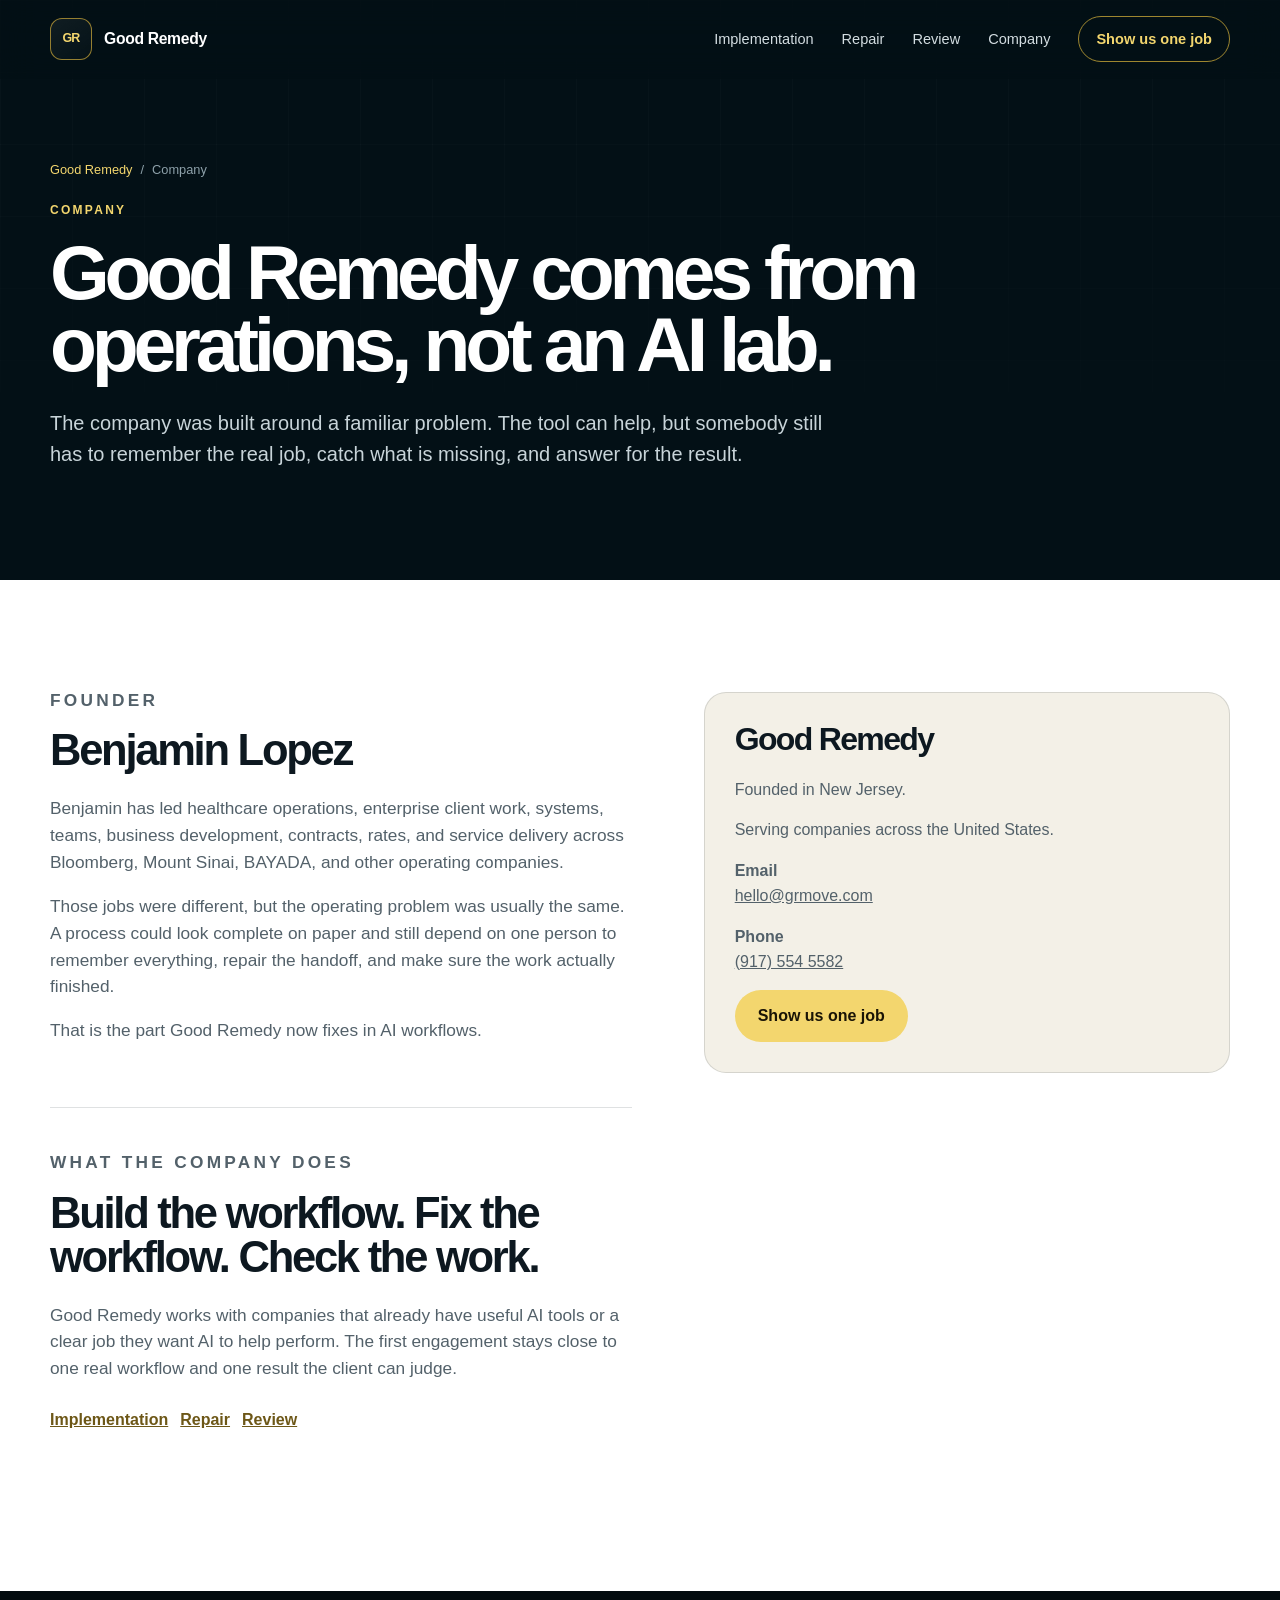
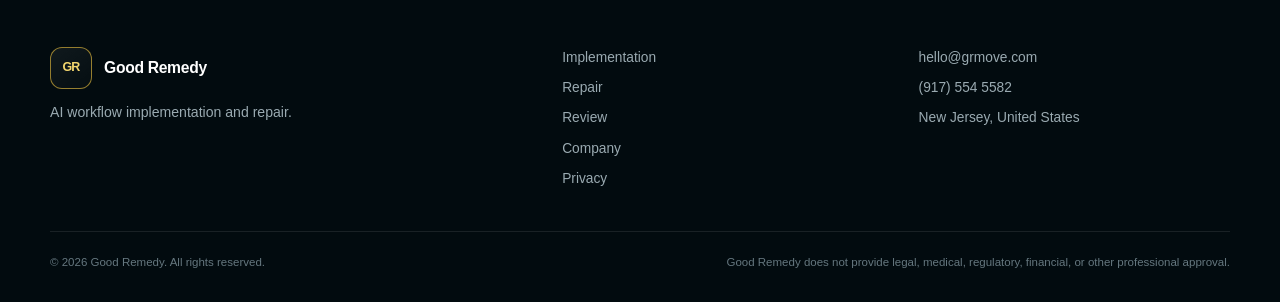
==== about/index.html @ 7a0d1955 "Add Good Remedy company page" ====
<!doctype html><html lang="en"><head><meta charset="utf-8"><meta name="viewport" content="width=device-width, initial-scale=1"><title>About Good Remedy | Benjamin Lopez</title><meta name="description" content="Good Remedy was founded by Benjamin Lopez, an operator with experience across healthcare services, enterprise client work, systems, sales, and implementation."><meta name="robots" content="index,follow,max-image-preview:large"><meta name="theme-color" content="#071720"><link rel="canonical" href="https://grmove.com/about/"><meta property="og:type" content="website"><meta property="og:site_name" content="Good Remedy"><meta property="og:locale" content="en_US"><meta property="og:url" content="https://grmove.com/about/"><meta property="og:title" content="About Good Remedy"><meta property="og:description" content="Good Remedy comes from operations, not an AI lab."><meta property="og:image" content="https://grmove.com/assets/og-card.png"><meta property="og:image:width" content="1200"><meta property="og:image:height" content="630"><meta property="og:image:alt" content="Good Remedy AI workflow implementation and repair"><meta name="twitter:card" content="summary_large_image"><meta name="twitter:title" content="About Good Remedy"><meta name="twitter:description" content="Good Remedy comes from operations, not an AI lab."><meta name="twitter:image" content="https://grmove.com/assets/og-card.png"><link rel="icon" href="/assets/favicon.svg" type="image/svg+xml"><link rel="apple-touch-icon" href="/assets/apple-touch-icon.png"><script>document.documentElement.classList.add("js")</script><link rel="stylesheet" href="/assets/site.css"><script type="application/ld+json">{"@context":"https://schema.org","@graph":[{"@type":"Organization","@id":"https://grmove.com/#organization","name":"Good Remedy","url":"https://grmove.com/","description":"AI workflow implementation, repair, and work review for business operations.","logo":{"@type":"ImageObject","url":"https://grmove.com/assets/apple-touch-icon.png","width":180,"height":180},"email":"hello@grmove.com","telephone":"+19175545582","founder":{"@type":"Person","name":"Benjamin Lopez"},"address":{"@type":"PostalAddress","addressRegion":"NJ","addressCountry":"US"},"contactPoint":{"@type":"ContactPoint","contactType":"sales","email":"hello@grmove.com","telephone":"+19175545582"}},{"@type":"AboutPage","@id":"https://grmove.com/about/#page","url":"https://grmove.com/about/","name":"About Good Remedy","about":{"@id":"https://grmove.com/#organization"}},{"@type":"Person","@id":"https://grmove.com/about/#benjamin-lopez","name":"Benjamin Lopez","jobTitle":"Founder","worksFor":{"@id":"https://grmove.com/#organization"}}]}</script></head><body><a class="skip-link" href="#main">Skip to content</a><header class="site-header" data-header><div class="shell nav-shell"><a class="brand" href="/" aria-label="Good Remedy home"><span class="brand-mark" aria-hidden="true">GR</span><span class="brand-name">Good Remedy</span></a><button class="menu-button" type="button" aria-expanded="false" aria-controls="site-nav" data-menu-button><span class="sr-only">Open navigation</span><span></span><span></span></button><nav class="site-nav" id="site-nav" aria-label="Primary" data-nav><a href="/transformation-implementation/">Implementation</a><a href="/ai-workflow-repair/">Repair</a><a href="/ai-work-review/">Review</a><a href="/about/">Company</a><a class="nav-cta" href="/#contact">Show us one job</a></nav></div></header><main id="main"><section class="service-hero"><div class="shell"><div class="breadcrumb"><a href="/">Good Remedy</a><span>/</span><span>Company</span></div><p class="eyebrow">Company</p><h1>Good Remedy comes from operations, not an AI lab.</h1><p class="service-lede">The company was built around a familiar problem. The tool can help, but somebody still has to remember the real job, catch what is missing, and answer for the result.</p></div></section><section class="section section-white"><div class="shell about-grid"><div><section class="content-block"><p class="eyebrow dark-eyebrow">Founder</p><h2>Benjamin Lopez</h2><p>Benjamin has led healthcare operations, enterprise client work, systems, teams, business development, contracts, rates, and service delivery across Bloomberg, Mount Sinai, BAYADA, and other operating companies.</p><p>Those jobs were different, but the operating problem was usually the same. A process could look complete on paper and still depend on one person to remember everything, repair the handoff, and make sure the work actually finished.</p><p>That is the part Good Remedy now fixes in AI workflows.</p></section><section class="content-block"><p class="eyebrow dark-eyebrow">What the company does</p><h2>Build the workflow. Fix the workflow. Check the work.</h2><p>Good Remedy works with companies that already have useful AI tools or a clear job they want AI to help perform. The first engagement stays close to one real workflow and one result the client can judge.</p><div class="inline-links"><a href="/transformation-implementation/">Implementation</a><a href="/ai-workflow-repair/">Repair</a><a href="/ai-work-review/">Review</a></div></section></div><aside class="about-card"><h2>Good Remedy</h2><p>Founded in New Jersey.</p><p>Serving companies across the United States.</p><p><strong>Email</strong><br><a href="mailto:hello@grmove.com">hello@grmove.com</a></p><p><strong>Phone</strong><br><a href="tel:+19175545582">(917) 554 5582</a></p><a class="button button-primary" href="/#contact">Show us one job</a></aside></div></section></main><footer class="site-footer"><div class="shell footer-grid"><div><a class="brand footer-brand" href="/"><span class="brand-mark" aria-hidden="true">GR</span><span class="brand-name">Good Remedy</span></a><p>AI workflow implementation and repair.</p></div><div class="footer-links"><a href="/transformation-implementation/">Implementation</a><a href="/ai-workflow-repair/">Repair</a><a href="/ai-work-review/">Review</a><a href="/about/">Company</a><a href="/privacy/">Privacy</a></div><div class="footer-contact"><a href="mailto:hello@grmove.com">hello@grmove.com</a><a href="tel:+19175545582">(917) 554 5582</a><span>New Jersey, United States</span></div></div><div class="shell legal-row"><span>&copy; <span data-year></span> Good Remedy. All rights reserved.</span><span>Good Remedy does not provide legal, medical, regulatory, financial, or other professional approval.</span></div></footer><script src="/assets/site.js" defer></script></body></html>
---- assets/site.css ----
@import url('/assets/core.css');@import url('/assets/layout.css');

/* Search landing pages and expanded buyer content */
.hero h1{font-size:clamp(3.15rem,5.7vw,5.9rem);max-width:800px}
.use-case-section{background:var(--paper)}
.use-case-grid{display:grid;grid-template-columns:repeat(3,1fr);gap:14px;margin-top:42px}
.use-case-card{min-height:132px;padding:22px;border:1px solid var(--line);border-radius:17px;background:rgba(255,255,255,.64)}
.use-case-card h3{margin-bottom:7px;font-size:1.12rem}
.use-case-card p{margin:0;color:var(--slate);font-size:.93rem}
.small-callout{margin-top:24px;padding:18px 20px;border-left:3px solid var(--gold);background:rgba(255,255,255,.58);color:var(--slate)}
.faq-section{background:var(--white)}
.faq-list{max-width:900px;margin-top:38px;border-top:1px solid var(--line)}
.faq-list details{border-bottom:1px solid var(--line)}
.faq-list summary{display:flex;align-items:center;justify-content:space-between;gap:20px;padding:22px 0;cursor:pointer;font-weight:820;list-style:none}
.faq-list summary::-webkit-details-marker{display:none}
.faq-list summary::after{content:"+";color:#7c641d;font-size:1.25rem}
.faq-list details[open] summary::after{content:"x"}
.faq-list details p{max-width:760px;margin:0 0 24px;color:var(--slate)}
.service-hero{position:relative;overflow:hidden;padding:160px 0 90px;color:var(--white);background:var(--navy-950)}
.service-hero::before{content:"";position:absolute;inset:0;background-image:linear-gradient(rgba(255,255,255,.022) 1px,transparent 1px),linear-gradient(90deg,rgba(255,255,255,.022) 1px,transparent 1px);background-size:72px 72px;mask-image:linear-gradient(to bottom,#000 0%,transparent 90%);pointer-events:none}
.service-hero .shell{position:relative}
.service-hero h1{max-width:920px;font-size:clamp(3.1rem,6vw,6.2rem)}
.service-lede{max-width:800px;color:#c8d4d9;font-size:clamp(1.08rem,1.65vw,1.25rem)}
.breadcrumb{display:flex;gap:8px;flex-wrap:wrap;margin-bottom:24px;color:#8ea1aa;font-size:.8rem}
.breadcrumb a{color:var(--gold-light);text-decoration:none}
.service-layout{display:grid;grid-template-columns:.8fr 1.2fr;gap:82px;align-items:start}
.service-aside{position:sticky;top:120px;padding:24px;border:1px solid var(--line);border-radius:20px;background:var(--paper)}
.service-aside h2{font-size:1.45rem;letter-spacing:-.025em}
.service-aside p{color:var(--slate)}
.service-aside a{width:100%}
.content-block{padding:0 0 46px;margin-bottom:46px;border-bottom:1px solid var(--line)}
.content-block:last-child{border-bottom:0;margin-bottom:0}
.content-block h2{font-size:clamp(2rem,3.4vw,3.4rem)}
.content-block>p{max-width:800px;color:var(--slate);font-size:1.08rem}
.plain-list{display:grid;gap:12px;padding:0;margin:26px 0 0;list-style:none}
.plain-list li{position:relative;padding:16px 18px 16px 44px;border:1px solid var(--line);border-radius:15px;background:#fff}
.plain-list li::before{content:"+";position:absolute;left:18px;top:14px;color:#80691d;font-weight:900}
.two-column-list{display:grid;grid-template-columns:repeat(2,1fr);gap:12px}
.price-card{margin-top:30px;padding:26px;border-radius:20px;background:var(--navy-900);color:#fff}
.price-card strong{display:block;font-size:2rem;color:var(--gold-light)}
.price-card span{color:#b8c6cc}
.inline-links{display:flex;gap:12px;flex-wrap:wrap;margin-top:26px}
.inline-links a{font-weight:800;color:#6d5717}
.about-grid{display:grid;grid-template-columns:1.05fr .95fr;gap:72px;align-items:start}
.about-card{padding:30px;border:1px solid var(--line);border-radius:22px;background:var(--paper)}
.about-card h2{font-size:2rem}
.about-card p{color:var(--slate)}
.service-footer-cta{padding:86px 0;color:#fff;background:var(--navy-900)}
.service-footer-cta h2{max-width:760px}
.service-footer-cta p{max-width:680px;color:#b7c6cc;font-size:1.08rem}
@media(max-width:980px){.use-case-grid{grid-template-columns:repeat(2,1fr)}.service-layout,.about-grid{grid-template-columns:1fr}.service-aside{position:static}.two-column-list{grid-template-columns:1fr}}
@media(max-width:760px){.hero h1,.service-hero h1{font-size:clamp(2.85rem,13.5vw,4.3rem)}.service-hero{padding:132px 0 72px}.use-case-grid{grid-template-columns:1fr}.service-footer-cta{padding:72px 0}.faq-list summary{padding:19px 0}}
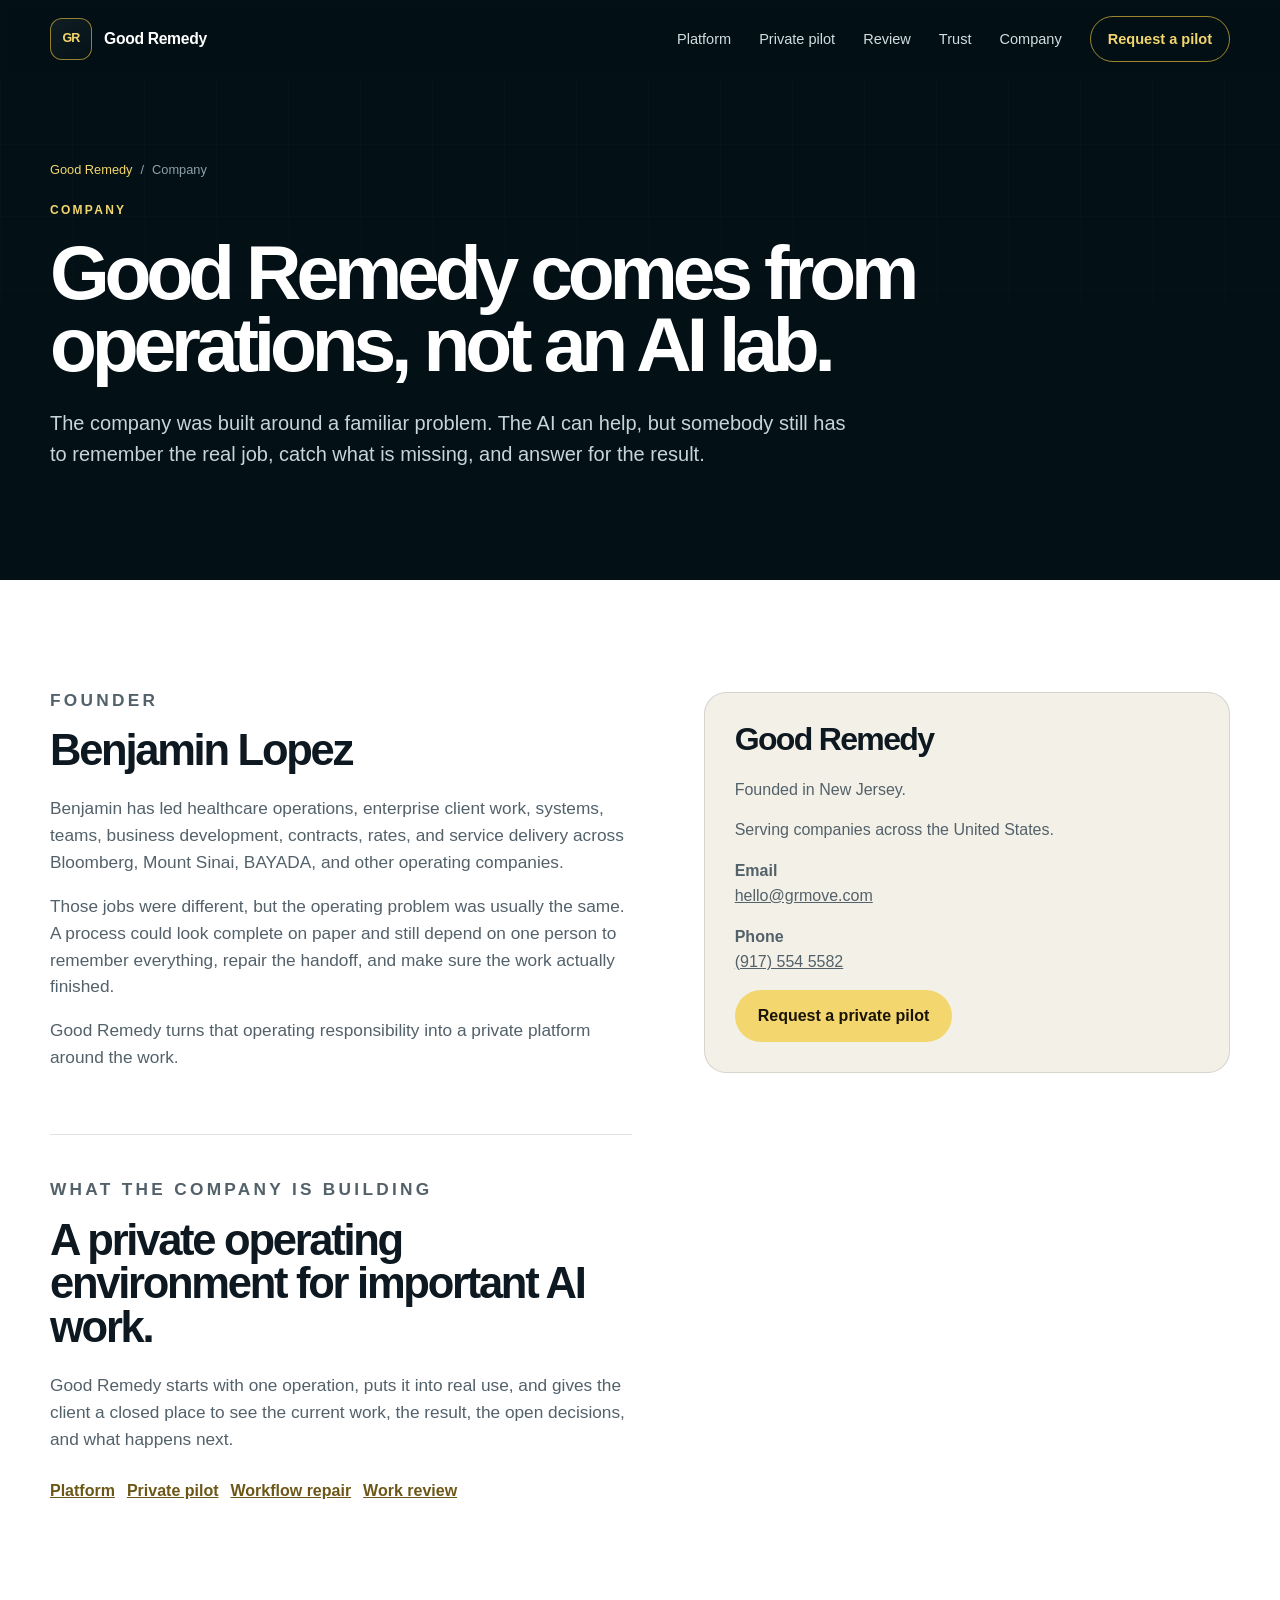
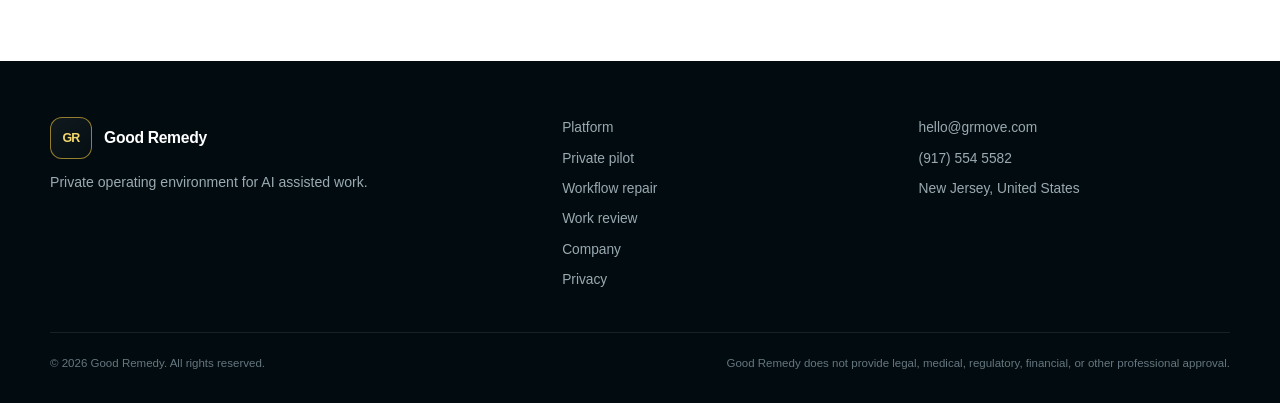
==== commit de994456: "Align company page with platform position" ====
--- a/about/index.html
+++ b/about/index.html
@@ -1 +1 @@
-<!doctype html><html lang="en"><head><meta charset="utf-8"><meta name="viewport" content="width=device-width, initial-scale=1"><title>About Good Remedy | Benjamin Lopez</title><meta name="description" content="Good Remedy was founded by Benjamin Lopez, an operator with experience across healthcare services, enterprise client work, systems, sales, and implementation."><meta name="robots" content="index,follow,max-image-preview:large"><meta name="theme-color" content="#071720"><link rel="canonical" href="https://grmove.com/about/"><meta property="og:type" content="website"><meta property="og:site_name" content="Good Remedy"><meta property="og:locale" content="en_US"><meta property="og:url" content="https://grmove.com/about/"><meta property="og:title" content="About Good Remedy"><meta property="og:description" content="Good Remedy comes from operations, not an AI lab."><meta property="og:image" content="https://grmove.com/assets/og-card.png"><meta property="og:image:width" content="1200"><meta property="og:image:height" content="630"><meta property="og:image:alt" content="Good Remedy AI workflow implementation and repair"><meta name="twitter:card" content="summary_large_image"><meta name="twitter:title" content="About Good Remedy"><meta name="twitter:description" content="Good Remedy comes from operations, not an AI lab."><meta name="twitter:image" content="https://grmove.com/assets/og-card.png"><link rel="icon" href="/assets/favicon.svg" type="image/svg+xml"><link rel="apple-touch-icon" href="/assets/apple-touch-icon.png"><script>document.documentElement.classList.add("js")</script><link rel="stylesheet" href="/assets/site.css"><script type="application/ld+json">{"@context":"https://schema.org","@graph":[{"@type":"Organization","@id":"https://grmove.com/#organization","name":"Good Remedy","url":"https://grmove.com/","description":"AI workflow implementation, repair, and work review for business operations.","logo":{"@type":"ImageObject","url":"https://grmove.com/assets/apple-touch-icon.png","width":180,"height":180},"email":"hello@grmove.com","telephone":"+19175545582","founder":{"@type":"Person","name":"Benjamin Lopez"},"address":{"@type":"PostalAddress","addressRegion":"NJ","addressCountry":"US"},"contactPoint":{"@type":"ContactPoint","contactType":"sales","email":"hello@grmove.com","telephone":"+19175545582"}},{"@type":"AboutPage","@id":"https://grmove.com/about/#page","url":"https://grmove.com/about/","name":"About Good Remedy","about":{"@id":"https://grmove.com/#organization"}},{"@type":"Person","@id":"https://grmove.com/about/#benjamin-lopez","name":"Benjamin Lopez","jobTitle":"Founder","worksFor":{"@id":"https://grmove.com/#organization"}}]}</script></head><body><a class="skip-link" href="#main">Skip to content</a><header class="site-header" data-header><div class="shell nav-shell"><a class="brand" href="/" aria-label="Good Remedy home"><span class="brand-mark" aria-hidden="true">GR</span><span class="brand-name">Good Remedy</span></a><button class="menu-button" type="button" aria-expanded="false" aria-controls="site-nav" data-menu-button><span class="sr-only">Open navigation</span><span></span><span></span></button><nav class="site-nav" id="site-nav" aria-label="Primary" data-nav><a href="/transformation-implementation/">Implementation</a><a href="/ai-workflow-repair/">Repair</a><a href="/ai-work-review/">Review</a><a href="/about/">Company</a><a class="nav-cta" href="/#contact">Show us one job</a></nav></div></header><main id="main"><section class="service-hero"><div class="shell"><div class="breadcrumb"><a href="/">Good Remedy</a><span>/</span><span>Company</span></div><p class="eyebrow">Company</p><h1>Good Remedy comes from operations, not an AI lab.</h1><p class="service-lede">The company was built around a familiar problem. The tool can help, but somebody still has to remember the real job, catch what is missing, and answer for the result.</p></div></section><section class="section section-white"><div class="shell about-grid"><div><section class="content-block"><p class="eyebrow dark-eyebrow">Founder</p><h2>Benjamin Lopez</h2><p>Benjamin has led healthcare operations, enterprise client work, systems, teams, business development, contracts, rates, and service delivery across Bloomberg, Mount Sinai, BAYADA, and other operating companies.</p><p>Those jobs were different, but the operating problem was usually the same. A process could look complete on paper and still depend on one person to remember everything, repair the handoff, and make sure the work actually finished.</p><p>That is the part Good Remedy now fixes in AI workflows.</p></section><section class="content-block"><p class="eyebrow dark-eyebrow">What the company does</p><h2>Build the workflow. Fix the workflow. Check the work.</h2><p>Good Remedy works with companies that already have useful AI tools or a clear job they want AI to help perform. The first engagement stays close to one real workflow and one result the client can judge.</p><div class="inline-links"><a href="/transformation-implementation/">Implementation</a><a href="/ai-workflow-repair/">Repair</a><a href="/ai-work-review/">Review</a></div></section></div><aside class="about-card"><h2>Good Remedy</h2><p>Founded in New Jersey.</p><p>Serving companies across the United States.</p><p><strong>Email</strong><br><a href="mailto:hello@grmove.com">hello@grmove.com</a></p><p><strong>Phone</strong><br><a href="tel:+19175545582">(917) 554 5582</a></p><a class="button button-primary" href="/#contact">Show us one job</a></aside></div></section></main><footer class="site-footer"><div class="shell footer-grid"><div><a class="brand footer-brand" href="/"><span class="brand-mark" aria-hidden="true">GR</span><span class="brand-name">Good Remedy</span></a><p>AI workflow implementation and repair.</p></div><div class="footer-links"><a href="/transformation-implementation/">Implementation</a><a href="/ai-workflow-repair/">Repair</a><a href="/ai-work-review/">Review</a><a href="/about/">Company</a><a href="/privacy/">Privacy</a></div><div class="footer-contact"><a href="mailto:hello@grmove.com">hello@grmove.com</a><a href="tel:+19175545582">(917) 554 5582</a><span>New Jersey, United States</span></div></div><div class="shell legal-row"><span>&copy; <span data-year></span> Good Remedy. All rights reserved.</span><span>Good Remedy does not provide legal, medical, regulatory, financial, or other professional approval.</span></div></footer><script src="/assets/site.js" defer></script></body></html>+<!doctype html><html lang="en"><head><meta charset="utf-8"><meta name="viewport" content="width=device-width, initial-scale=1"><title>About Good Remedy | Benjamin Lopez</title><meta name="description" content="Good Remedy was founded by Benjamin Lopez, an operator with experience across healthcare services, enterprise client work, systems, sales, and implementation."><meta name="robots" content="index,follow,max-image-preview:large"><meta name="theme-color" content="#071720"><link rel="canonical" href="https://grmove.com/about/"><meta property="og:type" content="website"><meta property="og:site_name" content="Good Remedy"><meta property="og:locale" content="en_US"><meta property="og:url" content="https://grmove.com/about/"><meta property="og:title" content="About Good Remedy"><meta property="og:description" content="Good Remedy comes from operations, not an AI lab."><meta property="og:image" content="https://grmove.com/assets/og-card.png"><meta property="og:image:width" content="1200"><meta property="og:image:height" content="630"><meta property="og:image:alt" content="Good Remedy private AI work platform"><meta name="twitter:card" content="summary_large_image"><meta name="twitter:title" content="About Good Remedy"><meta name="twitter:description" content="Good Remedy comes from operations, not an AI lab."><meta name="twitter:image" content="https://grmove.com/assets/og-card.png"><link rel="icon" href="/assets/favicon.svg" type="image/svg+xml"><link rel="apple-touch-icon" href="/assets/apple-touch-icon.png"><script>document.documentElement.classList.add("js")</script><link rel="stylesheet" href="/assets/site.css"><script type="application/ld+json">{"@context":"https://schema.org","@graph":[{"@type":"Organization","@id":"https://grmove.com/#organization","name":"Good Remedy","url":"https://grmove.com/","description":"A private operating environment for important AI assisted work.","logo":{"@type":"ImageObject","url":"https://grmove.com/assets/apple-touch-icon.png","width":180,"height":180},"email":"hello@grmove.com","telephone":"+19175545582","founder":{"@type":"Person","name":"Benjamin Lopez"},"address":{"@type":"PostalAddress","addressRegion":"NJ","addressCountry":"US"}},{"@type":"AboutPage","@id":"https://grmove.com/about/#page","url":"https://grmove.com/about/","name":"About Good Remedy","about":{"@id":"https://grmove.com/#organization"}},{"@type":"Person","@id":"https://grmove.com/about/#benjamin-lopez","name":"Benjamin Lopez","jobTitle":"Founder","worksFor":{"@id":"https://grmove.com/#organization"}}]}</script></head><body><a class="skip-link" href="#main">Skip to content</a><header class="site-header" data-header><div class="shell nav-shell"><a class="brand" href="/" aria-label="Good Remedy home"><span class="brand-mark" aria-hidden="true">GR</span><span class="brand-name">Good Remedy</span></a><button class="menu-button" type="button" aria-expanded="false" aria-controls="site-nav" data-menu-button><span class="sr-only">Open navigation</span><span></span><span></span></button><nav class="site-nav" id="site-nav" aria-label="Primary" data-nav><a href="/platform/">Platform</a><a href="/transformation-implementation/">Private pilot</a><a href="/ai-work-review/">Review</a><a href="/#trust">Trust</a><a href="/about/">Company</a><a class="nav-cta" href="/#contact">Request a pilot</a></nav></div></header><main id="main"><section class="service-hero"><div class="shell"><div class="breadcrumb"><a href="/">Good Remedy</a><span>/</span><span>Company</span></div><p class="eyebrow">Company</p><h1>Good Remedy comes from operations, not an AI lab.</h1><p class="service-lede">The company was built around a familiar problem. The AI can help, but somebody still has to remember the real job, catch what is missing, and answer for the result.</p></div></section><section class="section section-white"><div class="shell about-grid"><div><section class="content-block"><p class="eyebrow dark-eyebrow">Founder</p><h2>Benjamin Lopez</h2><p>Benjamin has led healthcare operations, enterprise client work, systems, teams, business development, contracts, rates, and service delivery across Bloomberg, Mount Sinai, BAYADA, and other operating companies.</p><p>Those jobs were different, but the operating problem was usually the same. A process could look complete on paper and still depend on one person to remember everything, repair the handoff, and make sure the work actually finished.</p><p>Good Remedy turns that operating responsibility into a private platform around the work.</p></section><section class="content-block"><p class="eyebrow dark-eyebrow">What the company is building</p><h2>A private operating environment for important AI work.</h2><p>Good Remedy starts with one operation, puts it into real use, and gives the client a closed place to see the current work, the result, the open decisions, and what happens next.</p><div class="inline-links"><a href="/platform/">Platform</a><a href="/transformation-implementation/">Private pilot</a><a href="/ai-workflow-repair/">Workflow repair</a><a href="/ai-work-review/">Work review</a></div></section></div><aside class="about-card"><h2>Good Remedy</h2><p>Founded in New Jersey.</p><p>Serving companies across the United States.</p><p><strong>Email</strong><br><a href="mailto:hello@grmove.com">hello@grmove.com</a></p><p><strong>Phone</strong><br><a href="tel:+19175545582">(917) 554 5582</a></p><a class="button button-primary" href="/#contact">Request a private pilot</a></aside></div></section></main><footer class="site-footer"><div class="shell footer-grid"><div><a class="brand footer-brand" href="/"><span class="brand-mark" aria-hidden="true">GR</span><span class="brand-name">Good Remedy</span></a><p>Private operating environment for AI assisted work.</p></div><div class="footer-links"><a href="/platform/">Platform</a><a href="/transformation-implementation/">Private pilot</a><a href="/ai-workflow-repair/">Workflow repair</a><a href="/ai-work-review/">Work review</a><a href="/about/">Company</a><a href="/privacy/">Privacy</a></div><div class="footer-contact"><a href="mailto:hello@grmove.com">hello@grmove.com</a><a href="tel:+19175545582">(917) 554 5582</a><span>New Jersey, United States</span></div></div><div class="shell legal-row"><span>&copy; <span data-year></span> Good Remedy. All rights reserved.</span><span>Good Remedy does not provide legal, medical, regulatory, financial, or other professional approval.</span></div></footer><script src="/assets/site.js" defer></script></body></html>
--- a/assets/site.css
+++ b/assets/site.css
@@ -48,5 +48,31 @@
 .service-footer-cta{padding:86px 0;color:#fff;background:var(--navy-900)}
 .service-footer-cta h2{max-width:760px}
 .service-footer-cta p{max-width:680px;color:#b7c6cc;font-size:1.08rem}
-@media(max-width:980px){.use-case-grid{grid-template-columns:repeat(2,1fr)}.service-layout,.about-grid{grid-template-columns:1fr}.service-aside{position:static}.two-column-list{grid-template-columns:1fr}}
-@media(max-width:760px){.hero h1,.service-hero h1{font-size:clamp(2.85rem,13.5vw,4.3rem)}.service-hero{padding:132px 0 72px}.use-case-grid{grid-template-columns:1fr}.service-footer-cta{padding:72px 0}.faq-list summary{padding:19px 0}}
+.platform-section{background:var(--white)}
+.platform-grid{display:grid;grid-template-columns:.9fr 1.1fr;gap:84px;align-items:start}
+.platform-copy{position:sticky;top:120px}
+.platform-copy>p:last-child{max-width:620px;color:var(--slate);font-size:1.08rem}
+.platform-points{display:grid;gap:12px}
+.platform-point{display:grid;grid-template-columns:48px 1fr;gap:18px;padding:24px;border:1px solid var(--line);border-radius:18px;background:var(--paper)}
+.platform-point>span{display:grid;width:48px;height:48px;place-items:center;border-radius:14px;background:var(--navy-900);color:var(--gold-light);font-size:.78rem;font-weight:900}
+.platform-point h3{margin:0 0 7px;font-size:1.28rem}
+.platform-point p{margin:0;color:var(--slate)}
+.buy-section{background:var(--paper)}
+.buy-grid{display:grid;grid-template-columns:repeat(3,1fr);gap:16px;margin-top:44px}
+.buy-card{min-height:320px;display:flex;flex-direction:column;padding:28px;border:1px solid var(--line);border-radius:20px;background:#fff}
+.buy-card.featured{background:var(--navy-900);color:#fff;border-color:var(--navy-900);box-shadow:var(--shadow)}
+.buy-card .step{display:block;margin-bottom:38px;color:#80691d;font-size:.75rem;font-weight:900;letter-spacing:.12em;text-transform:uppercase}
+.buy-card.featured .step{color:var(--gold-light)}
+.buy-card h3{font-size:1.5rem}
+.buy-card p{color:var(--slate)}
+.buy-card.featured p{color:#b8c6cc}
+.buy-card a{margin-top:auto;color:#665313;font-weight:850;text-decoration:none}
+.buy-card.featured a{color:var(--gold-light)}
+.product-window{max-width:760px;margin:42px auto 0;border:1px solid rgba(255,255,255,.13);border-radius:28px;overflow:hidden;background:linear-gradient(145deg,rgba(255,255,255,.08),rgba(255,255,255,.025));box-shadow:0 40px 100px rgba(0,0,0,.34)}
+.product-window .window-body{display:grid;gap:14px}
+.product-row{display:grid;grid-template-columns:1.3fr .7fr .8fr;gap:12px;padding:15px 16px;border:1px solid rgba(255,255,255,.1);border-radius:14px;background:rgba(3,16,22,.43)}
+.product-row span{color:#7f939d;font-size:.76rem}
+.product-row strong{color:#fff;font-size:.9rem}
+.product-row em{color:var(--gold-light);font-style:normal;font-size:.8rem;text-align:right}
+@media(max-width:980px){.use-case-grid{grid-template-columns:repeat(2,1fr)}.service-layout,.about-grid,.platform-grid{grid-template-columns:1fr}.service-aside,.platform-copy{position:static}.two-column-list{grid-template-columns:1fr}.buy-grid{grid-template-columns:1fr}.buy-card{min-height:240px}}
+@media(max-width:760px){.hero h1,.service-hero h1{font-size:clamp(2.85rem,13.5vw,4.3rem)}.service-hero{padding:132px 0 72px}.use-case-grid{grid-template-columns:1fr}.service-footer-cta{padding:72px 0}.faq-list summary{padding:19px 0}.product-row{grid-template-columns:1fr}.product-row em{text-align:left}}
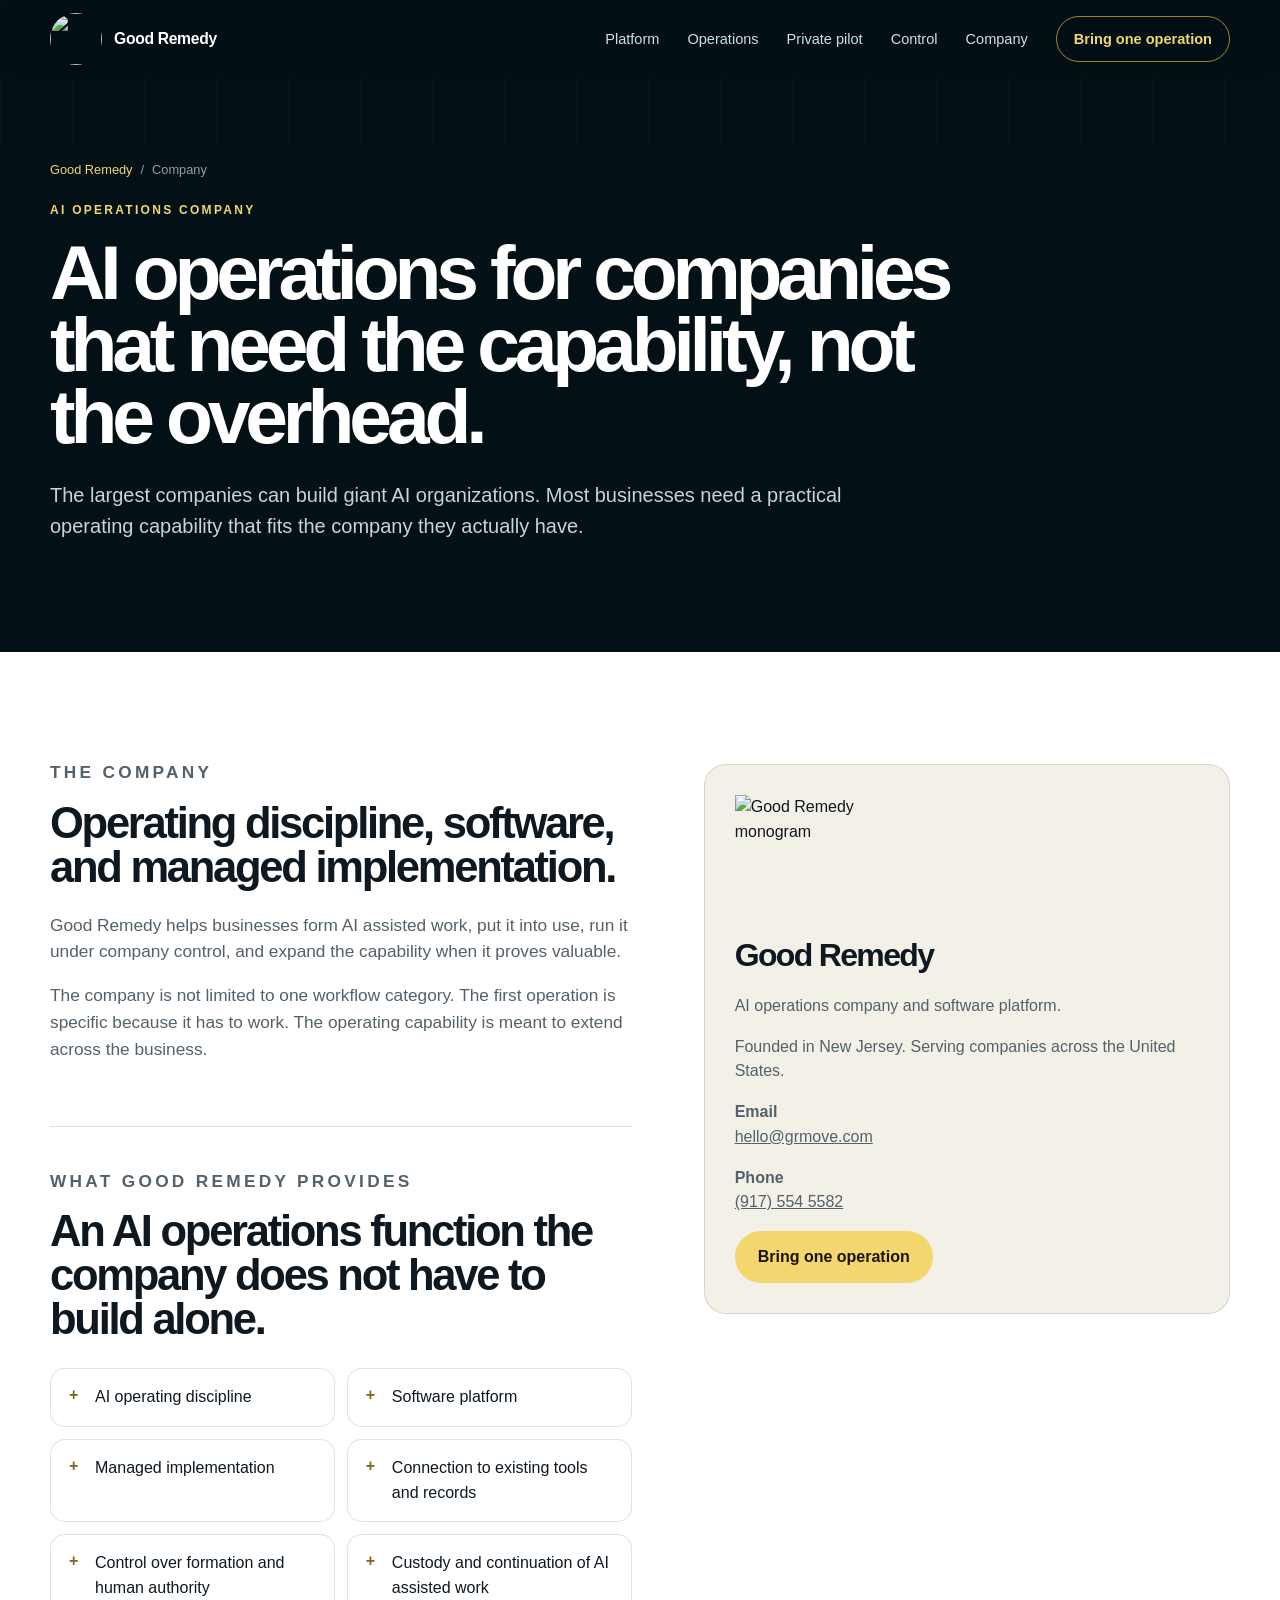
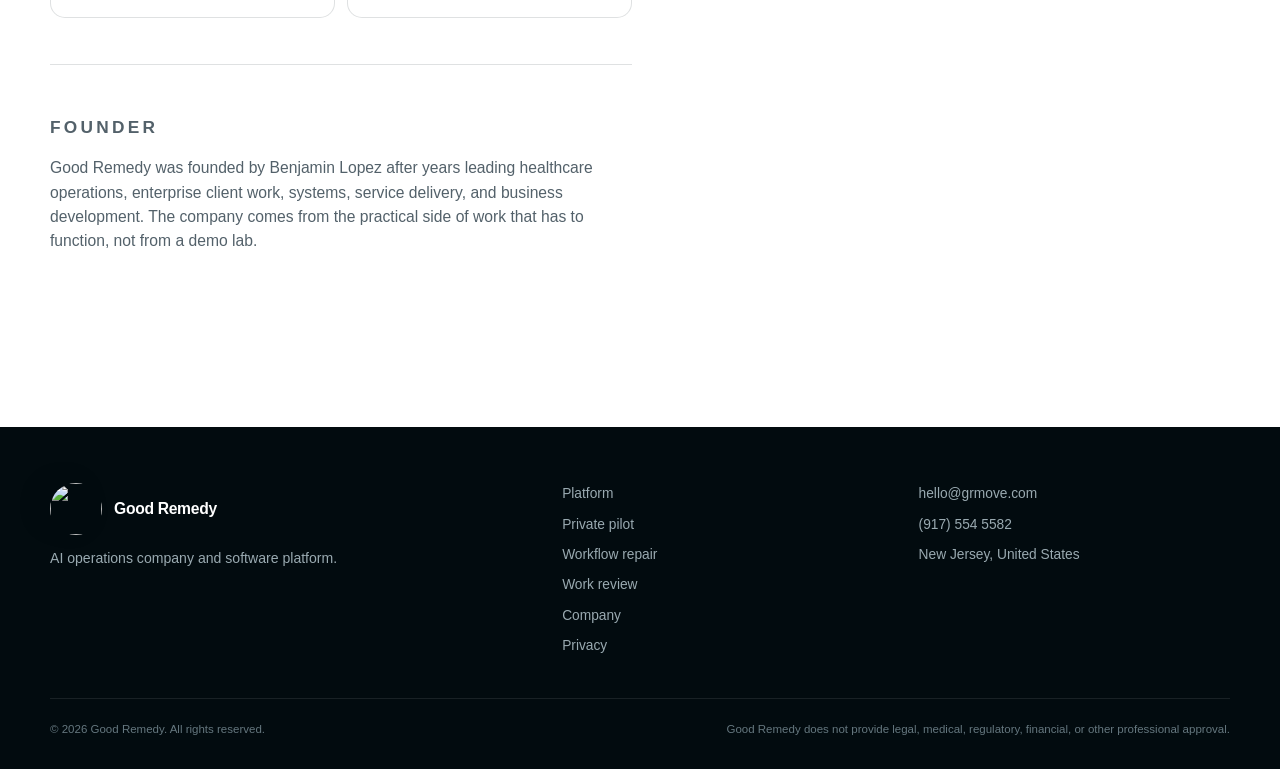
==== commit 8b020820: "Make the company primary and the founder secondary" ====
--- a/about/index.html
+++ b/about/index.html
@@ -1 +1 @@
-<!doctype html><html lang="en"><head><meta charset="utf-8"><meta name="viewport" content="width=device-width, initial-scale=1"><title>About Good Remedy | Benjamin Lopez</title><meta name="description" content="Good Remedy was founded by Benjamin Lopez, an operator with experience across healthcare services, enterprise client work, systems, sales, and implementation."><meta name="robots" content="index,follow,max-image-preview:large"><meta name="theme-color" content="#071720"><link rel="canonical" href="https://grmove.com/about/"><meta property="og:type" content="website"><meta property="og:site_name" content="Good Remedy"><meta property="og:locale" content="en_US"><meta property="og:url" content="https://grmove.com/about/"><meta property="og:title" content="About Good Remedy"><meta property="og:description" content="Good Remedy comes from operations, not an AI lab."><meta property="og:image" content="https://grmove.com/assets/og-card.png"><meta property="og:image:width" content="1200"><meta property="og:image:height" content="630"><meta property="og:image:alt" content="Good Remedy private AI work platform"><meta name="twitter:card" content="summary_large_image"><meta name="twitter:title" content="About Good Remedy"><meta name="twitter:description" content="Good Remedy comes from operations, not an AI lab."><meta name="twitter:image" content="https://grmove.com/assets/og-card.png"><link rel="icon" href="/assets/favicon.svg" type="image/svg+xml"><link rel="apple-touch-icon" href="/assets/apple-touch-icon.png"><script>document.documentElement.classList.add("js")</script><link rel="stylesheet" href="/assets/site.css"><script type="application/ld+json">{"@context":"https://schema.org","@graph":[{"@type":"Organization","@id":"https://grmove.com/#organization","name":"Good Remedy","url":"https://grmove.com/","description":"A private operating environment for important AI assisted work.","logo":{"@type":"ImageObject","url":"https://grmove.com/assets/apple-touch-icon.png","width":180,"height":180},"email":"hello@grmove.com","telephone":"+19175545582","founder":{"@type":"Person","name":"Benjamin Lopez"},"address":{"@type":"PostalAddress","addressRegion":"NJ","addressCountry":"US"}},{"@type":"AboutPage","@id":"https://grmove.com/about/#page","url":"https://grmove.com/about/","name":"About Good Remedy","about":{"@id":"https://grmove.com/#organization"}},{"@type":"Person","@id":"https://grmove.com/about/#benjamin-lopez","name":"Benjamin Lopez","jobTitle":"Founder","worksFor":{"@id":"https://grmove.com/#organization"}}]}</script></head><body><a class="skip-link" href="#main">Skip to content</a><header class="site-header" data-header><div class="shell nav-shell"><a class="brand" href="/" aria-label="Good Remedy home"><span class="brand-mark" aria-hidden="true">GR</span><span class="brand-name">Good Remedy</span></a><button class="menu-button" type="button" aria-expanded="false" aria-controls="site-nav" data-menu-button><span class="sr-only">Open navigation</span><span></span><span></span></button><nav class="site-nav" id="site-nav" aria-label="Primary" data-nav><a href="/platform/">Platform</a><a href="/transformation-implementation/">Private pilot</a><a href="/ai-work-review/">Review</a><a href="/#trust">Trust</a><a href="/about/">Company</a><a class="nav-cta" href="/#contact">Request a pilot</a></nav></div></header><main id="main"><section class="service-hero"><div class="shell"><div class="breadcrumb"><a href="/">Good Remedy</a><span>/</span><span>Company</span></div><p class="eyebrow">Company</p><h1>Good Remedy comes from operations, not an AI lab.</h1><p class="service-lede">The company was built around a familiar problem. The AI can help, but somebody still has to remember the real job, catch what is missing, and answer for the result.</p></div></section><section class="section section-white"><div class="shell about-grid"><div><section class="content-block"><p class="eyebrow dark-eyebrow">Founder</p><h2>Benjamin Lopez</h2><p>Benjamin has led healthcare operations, enterprise client work, systems, teams, business development, contracts, rates, and service delivery across Bloomberg, Mount Sinai, BAYADA, and other operating companies.</p><p>Those jobs were different, but the operating problem was usually the same. A process could look complete on paper and still depend on one person to remember everything, repair the handoff, and make sure the work actually finished.</p><p>Good Remedy turns that operating responsibility into a private platform around the work.</p></section><section class="content-block"><p class="eyebrow dark-eyebrow">What the company is building</p><h2>A private operating environment for important AI work.</h2><p>Good Remedy starts with one operation, puts it into real use, and gives the client a closed place to see the current work, the result, the open decisions, and what happens next.</p><div class="inline-links"><a href="/platform/">Platform</a><a href="/transformation-implementation/">Private pilot</a><a href="/ai-workflow-repair/">Workflow repair</a><a href="/ai-work-review/">Work review</a></div></section></div><aside class="about-card"><h2>Good Remedy</h2><p>Founded in New Jersey.</p><p>Serving companies across the United States.</p><p><strong>Email</strong><br><a href="mailto:hello@grmove.com">hello@grmove.com</a></p><p><strong>Phone</strong><br><a href="tel:+19175545582">(917) 554 5582</a></p><a class="button button-primary" href="/#contact">Request a private pilot</a></aside></div></section></main><footer class="site-footer"><div class="shell footer-grid"><div><a class="brand footer-brand" href="/"><span class="brand-mark" aria-hidden="true">GR</span><span class="brand-name">Good Remedy</span></a><p>Private operating environment for AI assisted work.</p></div><div class="footer-links"><a href="/platform/">Platform</a><a href="/transformation-implementation/">Private pilot</a><a href="/ai-workflow-repair/">Workflow repair</a><a href="/ai-work-review/">Work review</a><a href="/about/">Company</a><a href="/privacy/">Privacy</a></div><div class="footer-contact"><a href="mailto:hello@grmove.com">hello@grmove.com</a><a href="tel:+19175545582">(917) 554 5582</a><span>New Jersey, United States</span></div></div><div class="shell legal-row"><span>&copy; <span data-year></span> Good Remedy. All rights reserved.</span><span>Good Remedy does not provide legal, medical, regulatory, financial, or other professional approval.</span></div></footer><script src="/assets/site.js" defer></script></body></html>+<!doctype html><html lang="en"><head><meta charset="utf-8"><meta name="viewport" content="width=device-width, initial-scale=1"><title>About Good Remedy | AI Operations Company</title><meta name="description" content="Good Remedy is an AI operations company and software platform for businesses that need the capability without building a large internal AI organization."><meta name="robots" content="index,follow,max-image-preview:large"><meta name="theme-color" content="#071720"><link rel="canonical" href="https://grmove.com/about/"><meta property="og:type" content="website"><meta property="og:site_name" content="Good Remedy"><meta property="og:locale" content="en_US"><meta property="og:url" content="https://grmove.com/about/"><meta property="og:title" content="About Good Remedy | AI Operations Company"><meta property="og:description" content="AI operations for companies that need the capability, not the overhead."><meta property="og:image" content="https://grmove.com/assets/og-card.png"><meta property="og:image:width" content="1200"><meta property="og:image:height" content="630"><meta property="og:image:alt" content="Good Remedy AI operations company and platform"><meta name="twitter:card" content="summary_large_image"><meta name="twitter:title" content="About Good Remedy | AI Operations Company"><meta name="twitter:description" content="AI operations for companies that need the capability, not the overhead."><meta name="twitter:image" content="https://grmove.com/assets/og-card.png"><link rel="icon" href="/assets/favicon-64.png" type="image/png"><link rel="apple-touch-icon" href="/assets/apple-touch-icon.png"><script>document.documentElement.classList.add("js")</script><link rel="stylesheet" href="/assets/operations.css"><script type="application/ld+json">{"@context":"https://schema.org","@graph":[{"@type":"Organization","@id":"https://grmove.com/#organization","name":"Good Remedy","url":"https://grmove.com/","description":"An AI operations company and software platform for businesses that need operating capability without building a large internal AI organization.","logo":{"@type":"ImageObject","url":"https://grmove.com/assets/gr-logo.png"},"email":"hello@grmove.com","telephone":"+19175545582","founder":{"@type":"Person","name":"Benjamin Lopez"},"address":{"@type":"PostalAddress","addressRegion":"NJ","addressCountry":"US"},"contactPoint":{"@type":"ContactPoint","contactType":"sales","email":"hello@grmove.com","telephone":"+19175545582"}},{"@type":"AboutPage","@id":"https://grmove.com/about/#page","url":"https://grmove.com/about/","name":"About Good Remedy","about":{"@id":"https://grmove.com/#organization"}},{"@type":"Person","@id":"https://grmove.com/about/#benjamin-lopez","name":"Benjamin Lopez","jobTitle":"Founder","worksFor":{"@id":"https://grmove.com/#organization"}}]}</script></head><body><a class="skip-link" href="#main">Skip to content</a><header class="site-header" data-header><div class="shell nav-shell"><a class="brand" href="/" aria-label="Good Remedy home"><img class="brand-mark" src="/assets/gr-logo.png" alt="" aria-hidden="true"><span class="brand-name">Good Remedy</span></a><button class="menu-button" type="button" aria-expanded="false" aria-controls="site-nav" data-menu-button><span class="sr-only">Open navigation</span><span></span><span></span></button><nav class="site-nav" id="site-nav" aria-label="Primary" data-nav><a href="/platform/">Platform</a><a href="/#operations">Operations</a><a href="/transformation-implementation/">Private pilot</a><a href="/#control">Control</a><a href="/about/">Company</a><a class="nav-cta" href="/#contact">Bring one operation</a></nav></div></header><main id="main"><section class="service-hero"><div class="shell"><div class="breadcrumb"><a href="/">Good Remedy</a><span>/</span><span>Company</span></div><p class="eyebrow">AI operations company</p><h1>AI operations for companies that need the capability, not the overhead.</h1><p class="service-lede">The largest companies can build giant AI organizations. Most businesses need a practical operating capability that fits the company they actually have.</p></div></section><section class="section section-white"><div class="shell about-grid"><div><section class="content-block"><p class="eyebrow dark-eyebrow">The company</p><h2>Operating discipline, software, and managed implementation.</h2><p>Good Remedy helps businesses form AI assisted work, put it into use, run it under company control, and expand the capability when it proves valuable.</p><p>The company is not limited to one workflow category. The first operation is specific because it has to work. The operating capability is meant to extend across the business.</p></section><section class="content-block"><p class="eyebrow dark-eyebrow">What Good Remedy provides</p><h2>An AI operations function the company does not have to build alone.</h2><ul class="plain-list two-column-list"><li>AI operating discipline</li><li>Software platform</li><li>Managed implementation</li><li>Connection to existing tools and records</li><li>Control over formation and human authority</li><li>Custody and continuation of AI assisted work</li></ul></section><section class="content-block founder-note"><p class="eyebrow dark-eyebrow">Founder</p><p>Good Remedy was founded by Benjamin Lopez after years leading healthcare operations, enterprise client work, systems, service delivery, and business development. The company comes from the practical side of work that has to function, not from a demo lab.</p></section></div><aside class="about-card"><img class="about-logo" src="/assets/gr-logo.png" alt="Good Remedy monogram"><h2>Good Remedy</h2><p>AI operations company and software platform.</p><p>Founded in New Jersey. Serving companies across the United States.</p><p><strong>Email</strong><br><a href="mailto:hello@grmove.com">hello@grmove.com</a></p><p><strong>Phone</strong><br><a href="tel:+19175545582">(917) 554 5582</a></p><a class="button button-primary" href="/#contact">Bring one operation</a></aside></div></section></main><footer class="site-footer"><div class="shell footer-grid"><div><a class="brand footer-brand" href="/"><img class="brand-mark" src="/assets/gr-logo.png" alt="" aria-hidden="true"><span class="brand-name">Good Remedy</span></a><p>AI operations company and software platform.</p></div><div class="footer-links"><a href="/platform/">Platform</a><a href="/transformation-implementation/">Private pilot</a><a href="/ai-workflow-repair/">Workflow repair</a><a href="/ai-work-review/">Work review</a><a href="/about/">Company</a><a href="/privacy/">Privacy</a></div><div class="footer-contact"><a href="mailto:hello@grmove.com">hello@grmove.com</a><a href="tel:+19175545582">(917) 554 5582</a><span>New Jersey, United States</span></div></div><div class="shell legal-row"><span>&copy; <span data-year></span> Good Remedy. All rights reserved.</span><span>Good Remedy does not provide legal, medical, regulatory, financial, or other professional approval.</span></div></footer><script src="/assets/site.js" defer></script></body></html>
--- a/assets/operations.css
+++ b/assets/operations.css
@@ -0,0 +1,4 @@
+@import url('/assets/site.css');
+.brand-mark{width:52px;height:52px;object-fit:contain;border:0;border-radius:50%;background:transparent;padding:0;filter:drop-shadow(0 8px 18px rgba(0,0,0,.28))}.footer-brand .brand-mark{width:52px;height:52px}.capability-section{background:var(--white)}.capability-layout{display:grid;grid-template-columns:.9fr 1.1fr;gap:84px;align-items:start}.capability-intro{position:sticky;top:120px}.capability-intro>p:not(.eyebrow){max-width:680px;color:var(--slate);font-size:1.1rem}.capability-grid{display:grid;grid-template-columns:repeat(2,1fr);gap:14px}.capability-grid article{min-height:250px;padding:26px;border:1px solid var(--line);border-radius:20px;background:var(--paper)}.capability-grid article>span{display:grid;width:46px;height:46px;place-items:center;margin-bottom:38px;border-radius:14px;background:var(--navy-900);color:var(--gold-light);font-size:.78rem;font-weight:900}.capability-grid h3{font-size:1.45rem}.capability-grid p{margin:0;color:var(--slate)}.operations-range{background:var(--paper)}.operations-range-grid{display:grid;grid-template-columns:repeat(3,1fr);gap:14px;margin-top:42px}.operations-range-grid article{min-height:190px;padding:24px;border:1px solid var(--line);border-radius:18px;background:rgba(255,255,255,.7)}.operations-range-grid h3{font-size:1.2rem}.operations-range-grid p{margin:0;color:var(--slate)}.control-section{color:#fff;background:linear-gradient(135deg,var(--navy-950),var(--navy-800))}.control-layout{display:grid;grid-template-columns:.9fr 1.1fr;gap:84px}.control-grid{display:grid;grid-template-columns:repeat(2,1fr);gap:14px}.control-grid article{padding:30px;border:1px solid rgba(255,255,255,.14);border-radius:20px;background:rgba(255,255,255,.04)}.control-grid h3{font-size:1.55rem;color:#fff}.control-grid p{margin:0;color:#afbec4}.control-boundary{grid-column:1/-1;margin:8px 0 0;padding:20px;border-left:3px solid var(--gold);background:rgba(255,255,255,.04);color:#b8c6cc}.company-position h2{max-width:850px}.company-position-copy{max-width:900px;color:var(--slate);font-size:1.18rem}.founder-note{padding-top:8px}.founder-note p:last-child{font-size:.98rem}.about-logo{width:120px;height:120px;object-fit:contain;margin-bottom:24px}.error-logo{width:100px;height:100px;object-fit:contain;margin-bottom:24px}.copy-email{border:0;background:transparent;color:var(--gold-light);font:inherit;font-weight:800;cursor:pointer;padding:0}.copy-email:hover{text-decoration:underline}.copy-status{color:#9fb0b8;font-size:.8rem}.hero-copy{max-width:760px}.hero h1{max-width:860px}.proof-strip{grid-template-columns:repeat(4,1fr)}
+@media(max-width:1100px){.capability-layout,.control-layout{grid-template-columns:1fr;gap:52px}.capability-intro{position:static}.operations-range-grid{grid-template-columns:repeat(2,1fr)}}
+@media(max-width:760px){.brand-mark,.footer-brand .brand-mark{width:45px;height:45px}.capability-grid,.control-grid,.operations-range-grid{grid-template-columns:1fr}.capability-grid article{min-height:220px}.control-boundary{grid-column:auto}.proof-strip{grid-template-columns:1fr}}
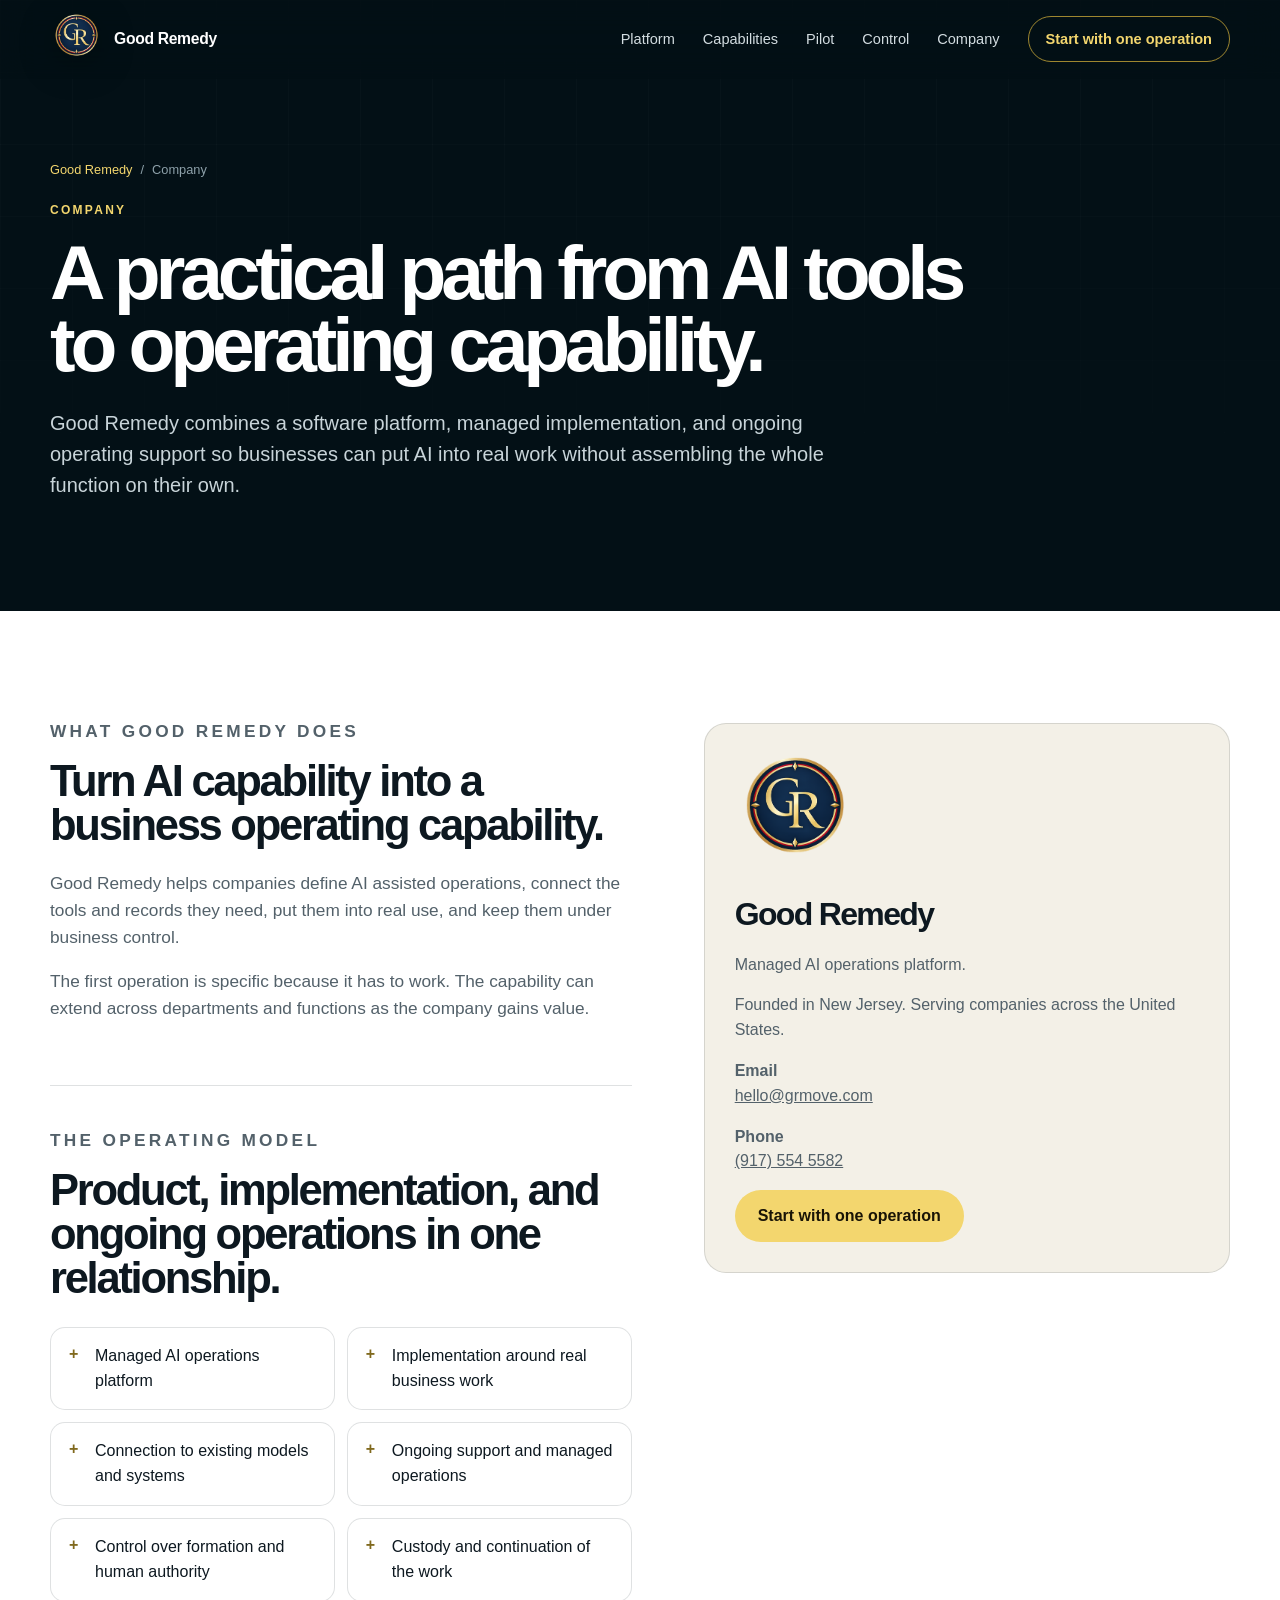
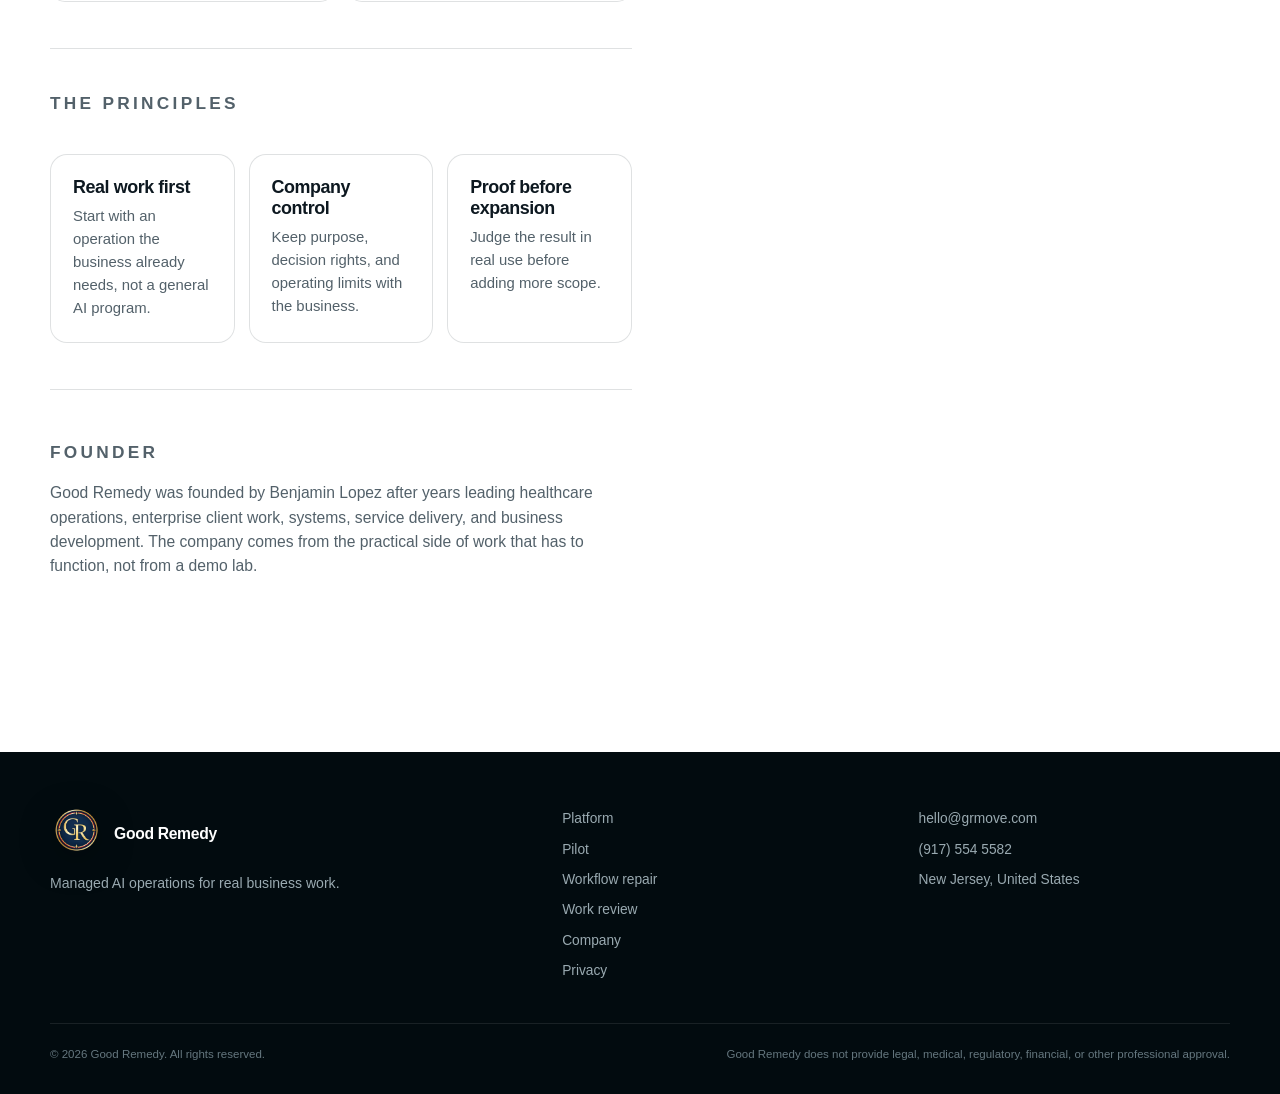
==== commit 0eeaa5ad: "Professionalize site positioning and buyer journey" ====
--- a/about/index.html
+++ b/about/index.html
@@ -1 +1,2 @@
-<!doctype html><html lang="en"><head><meta charset="utf-8"><meta name="viewport" content="width=device-width, initial-scale=1"><title>About Good Remedy | AI Operations Company</title><meta name="description" content="Good Remedy is an AI operations company and software platform for businesses that need the capability without building a large internal AI organization."><meta name="robots" content="index,follow,max-image-preview:large"><meta name="theme-color" content="#071720"><link rel="canonical" href="https://grmove.com/about/"><meta property="og:type" content="website"><meta property="og:site_name" content="Good Remedy"><meta property="og:locale" content="en_US"><meta property="og:url" content="https://grmove.com/about/"><meta property="og:title" content="About Good Remedy | AI Operations Company"><meta property="og:description" content="AI operations for companies that need the capability, not the overhead."><meta property="og:image" content="https://grmove.com/assets/og-card.png"><meta property="og:image:width" content="1200"><meta property="og:image:height" content="630"><meta property="og:image:alt" content="Good Remedy AI operations company and platform"><meta name="twitter:card" content="summary_large_image"><meta name="twitter:title" content="About Good Remedy | AI Operations Company"><meta name="twitter:description" content="AI operations for companies that need the capability, not the overhead."><meta name="twitter:image" content="https://grmove.com/assets/og-card.png"><link rel="icon" href="/assets/favicon-64.png" type="image/png"><link rel="apple-touch-icon" href="/assets/apple-touch-icon.png"><script>document.documentElement.classList.add("js")</script><link rel="stylesheet" href="/assets/operations.css"><script type="application/ld+json">{"@context":"https://schema.org","@graph":[{"@type":"Organization","@id":"https://grmove.com/#organization","name":"Good Remedy","url":"https://grmove.com/","description":"An AI operations company and software platform for businesses that need operating capability without building a large internal AI organization.","logo":{"@type":"ImageObject","url":"https://grmove.com/assets/gr-logo.png"},"email":"hello@grmove.com","telephone":"+19175545582","founder":{"@type":"Person","name":"Benjamin Lopez"},"address":{"@type":"PostalAddress","addressRegion":"NJ","addressCountry":"US"},"contactPoint":{"@type":"ContactPoint","contactType":"sales","email":"hello@grmove.com","telephone":"+19175545582"}},{"@type":"AboutPage","@id":"https://grmove.com/about/#page","url":"https://grmove.com/about/","name":"About Good Remedy","about":{"@id":"https://grmove.com/#organization"}},{"@type":"Person","@id":"https://grmove.com/about/#benjamin-lopez","name":"Benjamin Lopez","jobTitle":"Founder","worksFor":{"@id":"https://grmove.com/#organization"}}]}</script></head><body><a class="skip-link" href="#main">Skip to content</a><header class="site-header" data-header><div class="shell nav-shell"><a class="brand" href="/" aria-label="Good Remedy home"><img class="brand-mark" src="/assets/gr-logo.png" alt="" aria-hidden="true"><span class="brand-name">Good Remedy</span></a><button class="menu-button" type="button" aria-expanded="false" aria-controls="site-nav" data-menu-button><span class="sr-only">Open navigation</span><span></span><span></span></button><nav class="site-nav" id="site-nav" aria-label="Primary" data-nav><a href="/platform/">Platform</a><a href="/#operations">Operations</a><a href="/transformation-implementation/">Private pilot</a><a href="/#control">Control</a><a href="/about/">Company</a><a class="nav-cta" href="/#contact">Bring one operation</a></nav></div></header><main id="main"><section class="service-hero"><div class="shell"><div class="breadcrumb"><a href="/">Good Remedy</a><span>/</span><span>Company</span></div><p class="eyebrow">AI operations company</p><h1>AI operations for companies that need the capability, not the overhead.</h1><p class="service-lede">The largest companies can build giant AI organizations. Most businesses need a practical operating capability that fits the company they actually have.</p></div></section><section class="section section-white"><div class="shell about-grid"><div><section class="content-block"><p class="eyebrow dark-eyebrow">The company</p><h2>Operating discipline, software, and managed implementation.</h2><p>Good Remedy helps businesses form AI assisted work, put it into use, run it under company control, and expand the capability when it proves valuable.</p><p>The company is not limited to one workflow category. The first operation is specific because it has to work. The operating capability is meant to extend across the business.</p></section><section class="content-block"><p class="eyebrow dark-eyebrow">What Good Remedy provides</p><h2>An AI operations function the company does not have to build alone.</h2><ul class="plain-list two-column-list"><li>AI operating discipline</li><li>Software platform</li><li>Managed implementation</li><li>Connection to existing tools and records</li><li>Control over formation and human authority</li><li>Custody and continuation of AI assisted work</li></ul></section><section class="content-block founder-note"><p class="eyebrow dark-eyebrow">Founder</p><p>Good Remedy was founded by Benjamin Lopez after years leading healthcare operations, enterprise client work, systems, service delivery, and business development. The company comes from the practical side of work that has to function, not from a demo lab.</p></section></div><aside class="about-card"><img class="about-logo" src="/assets/gr-logo.png" alt="Good Remedy monogram"><h2>Good Remedy</h2><p>AI operations company and software platform.</p><p>Founded in New Jersey. Serving companies across the United States.</p><p><strong>Email</strong><br><a href="mailto:hello@grmove.com">hello@grmove.com</a></p><p><strong>Phone</strong><br><a href="tel:+19175545582">(917) 554 5582</a></p><a class="button button-primary" href="/#contact">Bring one operation</a></aside></div></section></main><footer class="site-footer"><div class="shell footer-grid"><div><a class="brand footer-brand" href="/"><img class="brand-mark" src="/assets/gr-logo.png" alt="" aria-hidden="true"><span class="brand-name">Good Remedy</span></a><p>AI operations company and software platform.</p></div><div class="footer-links"><a href="/platform/">Platform</a><a href="/transformation-implementation/">Private pilot</a><a href="/ai-workflow-repair/">Workflow repair</a><a href="/ai-work-review/">Work review</a><a href="/about/">Company</a><a href="/privacy/">Privacy</a></div><div class="footer-contact"><a href="mailto:hello@grmove.com">hello@grmove.com</a><a href="tel:+19175545582">(917) 554 5582</a><span>New Jersey, United States</span></div></div><div class="shell legal-row"><span>&copy; <span data-year></span> Good Remedy. All rights reserved.</span><span>Good Remedy does not provide legal, medical, regulatory, financial, or other professional approval.</span></div></footer><script src="/assets/site.js" defer></script></body></html>+<!doctype html><html lang="en"><head><meta charset="utf-8"><meta name="viewport" content="width=device-width, initial-scale=1"><title>About Good Remedy | AI Operations Platform</title><meta name="description" content="Good Remedy helps businesses turn AI capability into managed operations through software, implementation, and ongoing support."><meta name="robots" content="index,follow,max-image-preview:large"><meta name="theme-color" content="#071720"><link rel="canonical" href="https://grmove.com/about/"><meta property="og:type" content="website"><meta property="og:site_name" content="Good Remedy"><meta property="og:locale" content="en_US"><meta property="og:url" content="https://grmove.com/about/"><meta property="og:title" content="About Good Remedy | AI Operations Platform"><meta property="og:description" content="A practical path from AI tools to operating capability."><meta property="og:image" content="https://grmove.com/assets/og-card.png"><meta property="og:image:width" content="1200"><meta property="og:image:height" content="630"><meta property="og:image:alt" content="Good Remedy managed AI operations"><meta name="twitter:card" content="summary_large_image"><meta name="twitter:title" content="About Good Remedy | AI Operations Platform"><meta name="twitter:description" content="A practical path from AI tools to operating capability."><meta name="twitter:image" content="https://grmove.com/assets/og-card.png"><link rel="icon" href="/assets/favicon-64.png" type="image/png"><link rel="apple-touch-icon" href="/assets/apple-touch-icon.png"><script>document.documentElement.classList.add("js")</script><link rel="stylesheet" href="/assets/operations.css"><script type="application/ld+json">{"@context":"https://schema.org","@graph":[{"@type":"Organization","@id":"https://grmove.com/#organization","name":"Good Remedy","url":"https://grmove.com/","description":"A managed AI operations platform for businesses that need to put AI into real work.","logo":{"@type":"ImageObject","url":"https://grmove.com/assets/gr-logo.png"},"email":"hello@grmove.com","telephone":"+19175545582","founder":{"@type":"Person","name":"Benjamin Lopez"},"address":{"@type":"PostalAddress","addressRegion":"NJ","addressCountry":"US"},"contactPoint":{"@type":"ContactPoint","contactType":"sales","email":"hello@grmove.com","telephone":"+19175545582"}},{"@type":"AboutPage","@id":"https://grmove.com/about/#page","url":"https://grmove.com/about/","name":"About Good Remedy","about":{"@id":"https://grmove.com/#organization"}}]}</script></head><body><a class="skip-link" href="#main">Skip to content</a><header class="site-header" data-header><div class="shell nav-shell"><a class="brand" href="/" aria-label="Good Remedy home"><img class="brand-mark" src="/assets/gr-logo.png" alt="" aria-hidden="true"><span class="brand-name">Good Remedy</span></a><button class="menu-button" type="button" aria-expanded="false" aria-controls="site-nav" data-menu-button><span class="sr-only">Open navigation</span><span></span><span></span></button><nav class="site-nav" id="site-nav" aria-label="Primary" data-nav><a href="/platform/">Platform</a><a href="/#capabilities">Capabilities</a><a href="/transformation-implementation/">Pilot</a><a href="/#control">Control</a><a href="/about/">Company</a><a class="nav-cta" href="/#contact">Start with one operation</a></nav></div></header><main id="main"><section class="service-hero"><div class="shell"><div class="breadcrumb"><a href="/">Good Remedy</a><span>/</span><span>Company</span></div><p class="eyebrow">Company</p><h1>A practical path from AI tools to operating capability.</h1><p class="service-lede">Good Remedy combines a software platform, managed implementation, and ongoing operating support so businesses can put AI into real work without assembling the whole function on their own.</p></div></section>
+<section class="section section-white"><div class="shell about-grid"><div><section class="content-block"><p class="eyebrow dark-eyebrow">What Good Remedy does</p><h2>Turn AI capability into a business operating capability.</h2><p>Good Remedy helps companies define AI assisted operations, connect the tools and records they need, put them into real use, and keep them under business control.</p><p>The first operation is specific because it has to work. The capability can extend across departments and functions as the company gains value.</p></section><section class="content-block"><p class="eyebrow dark-eyebrow">The operating model</p><h2>Product, implementation, and ongoing operations in one relationship.</h2><ul class="plain-list two-column-list"><li>Managed AI operations platform</li><li>Implementation around real business work</li><li>Connection to existing models and systems</li><li>Ongoing support and managed operations</li><li>Control over formation and human authority</li><li>Custody and continuation of the work</li></ul></section><section class="content-block"><p class="eyebrow dark-eyebrow">The principles</p><div class="use-case-grid"><article class="use-case-card"><h3>Real work first</h3><p>Start with an operation the business already needs, not a general AI program.</p></article><article class="use-case-card"><h3>Company control</h3><p>Keep purpose, decision rights, and operating limits with the business.</p></article><article class="use-case-card"><h3>Proof before expansion</h3><p>Judge the result in real use before adding more scope.</p></article></div></section><section class="content-block founder-note"><p class="eyebrow dark-eyebrow">Founder</p><p>Good Remedy was founded by Benjamin Lopez after years leading healthcare operations, enterprise client work, systems, service delivery, and business development. The company comes from the practical side of work that has to function, not from a demo lab.</p></section></div><aside class="about-card"><img class="about-logo" src="/assets/gr-logo.png" alt="Good Remedy monogram"><h2>Good Remedy</h2><p>Managed AI operations platform.</p><p>Founded in New Jersey. Serving companies across the United States.</p><p><strong>Email</strong><br><a href="mailto:hello@grmove.com">hello@grmove.com</a></p><p><strong>Phone</strong><br><a href="tel:+19175545582">(917) 554 5582</a></p><a class="button button-primary" href="/#contact">Start with one operation</a></aside></div></section></main><footer class="site-footer"><div class="shell footer-grid"><div><a class="brand footer-brand" href="/"><img class="brand-mark" src="/assets/gr-logo.png" alt="" aria-hidden="true"><span class="brand-name">Good Remedy</span></a><p>Managed AI operations for real business work.</p></div><div class="footer-links"><a href="/platform/">Platform</a><a href="/transformation-implementation/">Pilot</a><a href="/ai-workflow-repair/">Workflow repair</a><a href="/ai-work-review/">Work review</a><a href="/about/">Company</a><a href="/privacy/">Privacy</a></div><div class="footer-contact"><a href="mailto:hello@grmove.com">hello@grmove.com</a><a href="tel:+19175545582">(917) 554 5582</a><span>New Jersey, United States</span></div></div><div class="shell legal-row"><span>&copy; <span data-year></span> Good Remedy. All rights reserved.</span><span>Good Remedy does not provide legal, medical, regulatory, financial, or other professional approval.</span></div></footer><script src="/assets/site.js" defer></script></body></html>
--- a/assets/operations.css
+++ b/assets/operations.css
@@ -1,4 +1,4 @@
 @import url('/assets/site.css');
-.brand-mark{width:52px;height:52px;object-fit:contain;border:0;border-radius:50%;background:transparent;padding:0;filter:drop-shadow(0 8px 18px rgba(0,0,0,.28))}.footer-brand .brand-mark{width:52px;height:52px}.capability-section{background:var(--white)}.capability-layout{display:grid;grid-template-columns:.9fr 1.1fr;gap:84px;align-items:start}.capability-intro{position:sticky;top:120px}.capability-intro>p:not(.eyebrow){max-width:680px;color:var(--slate);font-size:1.1rem}.capability-grid{display:grid;grid-template-columns:repeat(2,1fr);gap:14px}.capability-grid article{min-height:250px;padding:26px;border:1px solid var(--line);border-radius:20px;background:var(--paper)}.capability-grid article>span{display:grid;width:46px;height:46px;place-items:center;margin-bottom:38px;border-radius:14px;background:var(--navy-900);color:var(--gold-light);font-size:.78rem;font-weight:900}.capability-grid h3{font-size:1.45rem}.capability-grid p{margin:0;color:var(--slate)}.operations-range{background:var(--paper)}.operations-range-grid{display:grid;grid-template-columns:repeat(3,1fr);gap:14px;margin-top:42px}.operations-range-grid article{min-height:190px;padding:24px;border:1px solid var(--line);border-radius:18px;background:rgba(255,255,255,.7)}.operations-range-grid h3{font-size:1.2rem}.operations-range-grid p{margin:0;color:var(--slate)}.control-section{color:#fff;background:linear-gradient(135deg,var(--navy-950),var(--navy-800))}.control-layout{display:grid;grid-template-columns:.9fr 1.1fr;gap:84px}.control-grid{display:grid;grid-template-columns:repeat(2,1fr);gap:14px}.control-grid article{padding:30px;border:1px solid rgba(255,255,255,.14);border-radius:20px;background:rgba(255,255,255,.04)}.control-grid h3{font-size:1.55rem;color:#fff}.control-grid p{margin:0;color:#afbec4}.control-boundary{grid-column:1/-1;margin:8px 0 0;padding:20px;border-left:3px solid var(--gold);background:rgba(255,255,255,.04);color:#b8c6cc}.company-position h2{max-width:850px}.company-position-copy{max-width:900px;color:var(--slate);font-size:1.18rem}.founder-note{padding-top:8px}.founder-note p:last-child{font-size:.98rem}.about-logo{width:120px;height:120px;object-fit:contain;margin-bottom:24px}.error-logo{width:100px;height:100px;object-fit:contain;margin-bottom:24px}.copy-email{border:0;background:transparent;color:var(--gold-light);font:inherit;font-weight:800;cursor:pointer;padding:0}.copy-email:hover{text-decoration:underline}.copy-status{color:#9fb0b8;font-size:.8rem}.hero-copy{max-width:760px}.hero h1{max-width:860px}.proof-strip{grid-template-columns:repeat(4,1fr)}
+.brand-mark{width:52px;height:52px;object-fit:contain;border:0;border-radius:50%;background:transparent;padding:0;filter:drop-shadow(0 8px 18px rgba(0,0,0,.28))}.footer-brand .brand-mark{width:52px;height:52px}.capability-section{background:var(--white)}.capability-layout{display:grid;grid-template-columns:.9fr 1.1fr;gap:84px;align-items:start}.capability-intro{position:sticky;top:120px}.capability-intro>p:not(.eyebrow){max-width:680px;color:var(--slate);font-size:1.1rem}.capability-grid{display:grid;grid-template-columns:repeat(2,1fr);gap:14px}.capability-grid article{min-height:250px;padding:26px;border:1px solid var(--line);border-radius:20px;background:var(--paper)}.capability-grid article>span{display:grid;width:46px;height:46px;place-items:center;margin-bottom:38px;border-radius:14px;background:var(--navy-900);color:var(--gold-light);font-size:.78rem;font-weight:900}.capability-grid h3{font-size:1.45rem}.capability-grid p{margin:0;color:var(--slate)}.operations-range{background:var(--paper)}.operations-range-grid{display:grid;grid-template-columns:repeat(3,1fr);gap:14px;margin-top:42px}.operations-range-grid article{min-height:190px;padding:24px;border:1px solid var(--line);border-radius:18px;background:rgba(255,255,255,.72)}.operations-range-grid h3{font-size:1.2rem}.operations-range-grid p{margin:0;color:var(--slate)}.control-section{color:#fff;background:linear-gradient(135deg,var(--navy-950),var(--navy-800))}.control-layout{display:grid;grid-template-columns:.9fr 1.1fr;gap:84px}.control-grid{display:grid;grid-template-columns:repeat(2,1fr);gap:14px}.control-grid article{padding:30px;border:1px solid rgba(255,255,255,.14);border-radius:20px;background:rgba(255,255,255,.04)}.control-grid h3{font-size:1.55rem;color:#fff}.control-grid p{margin:0;color:#afbec4}.control-boundary{grid-column:1/-1;margin:8px 0 0;padding:20px;border-left:3px solid var(--gold);background:rgba(255,255,255,.04);color:#b8c6cc}.company-position h2{max-width:880px}.company-position-copy{max-width:900px;color:var(--slate);font-size:1.18rem}.founder-note{padding-top:8px}.founder-note p:last-child{font-size:.98rem}.about-logo{width:120px;height:120px;object-fit:contain;margin-bottom:24px}.error-logo{width:100px;height:100px;object-fit:contain;margin-bottom:24px}.copy-email{border:0;background:transparent;color:var(--gold-light);font:inherit;font-weight:800;cursor:pointer;padding:0}.copy-email:hover{text-decoration:underline}.copy-status{color:#9fb0b8;font-size:.8rem}.hero-copy{max-width:780px}.hero h1{max-width:900px}.proof-strip{grid-template-columns:repeat(4,1fr)}.service-hero .mockup-label{margin-top:42px}.service-hero .product-window{margin-top:12px}.service-layout .delivery-steps{margin-top:20px}.use-case-grid.four{grid-template-columns:repeat(2,1fr)}
 @media(max-width:1100px){.capability-layout,.control-layout{grid-template-columns:1fr;gap:52px}.capability-intro{position:static}.operations-range-grid{grid-template-columns:repeat(2,1fr)}}
 @media(max-width:760px){.brand-mark,.footer-brand .brand-mark{width:45px;height:45px}.capability-grid,.control-grid,.operations-range-grid{grid-template-columns:1fr}.capability-grid article{min-height:220px}.control-boundary{grid-column:auto}.proof-strip{grid-template-columns:1fr}}
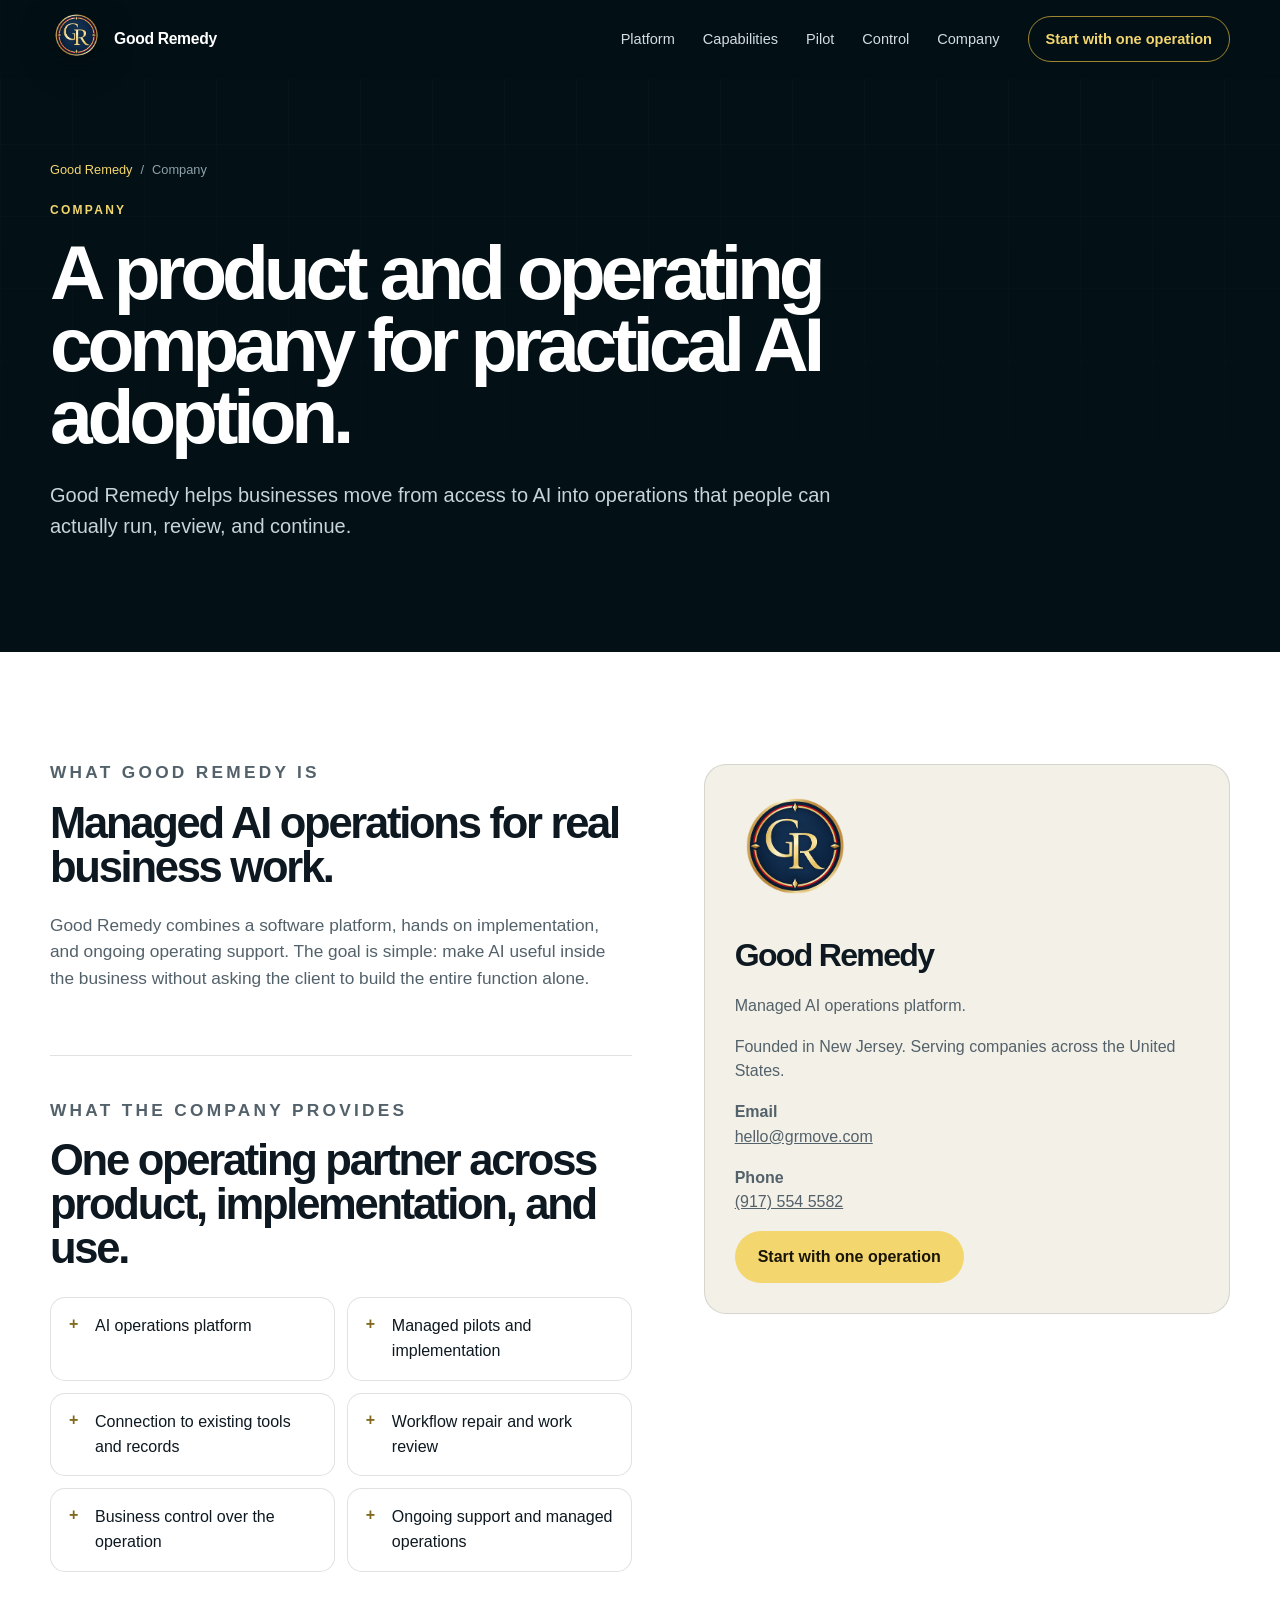
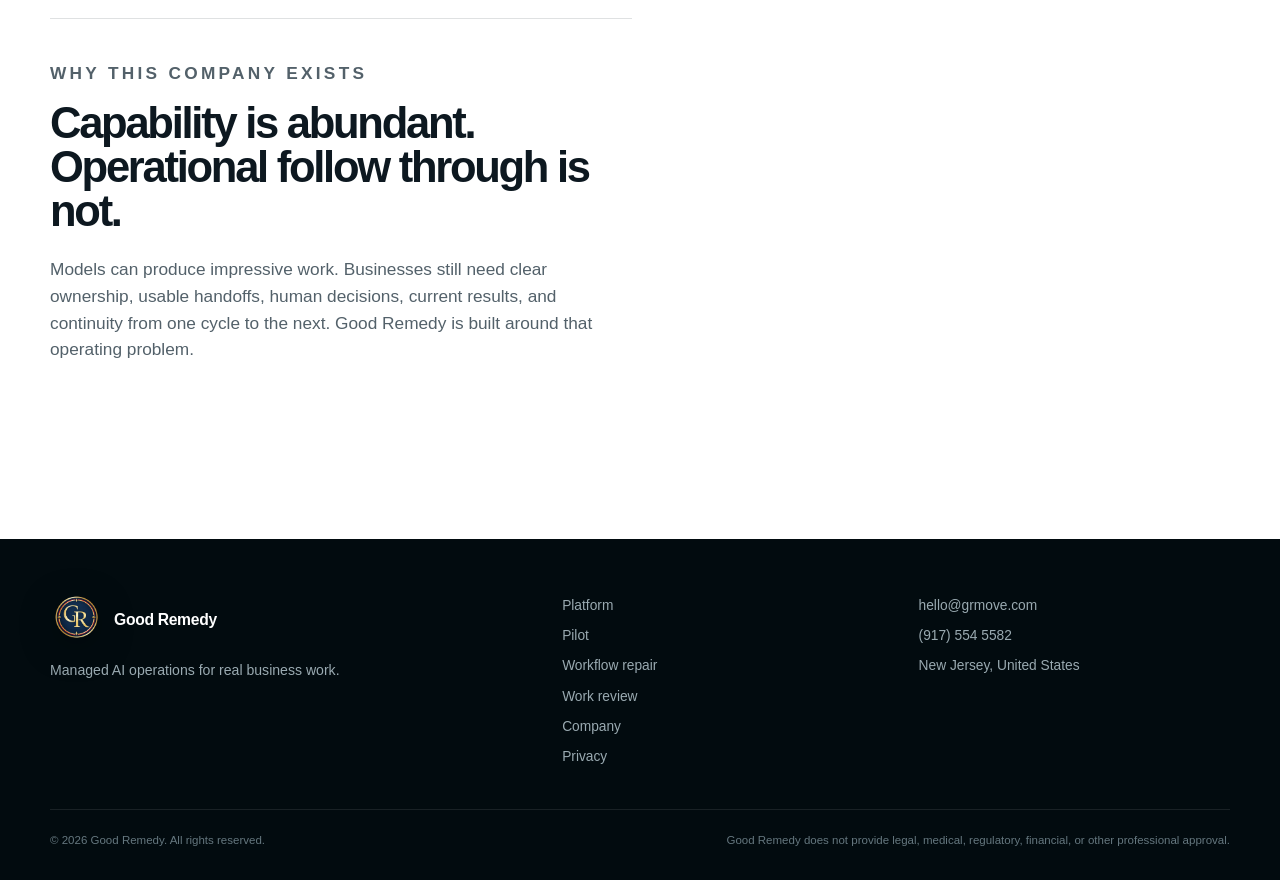
==== commit 6e08c22f: "Make the company primary and founder secondary" ====
--- a/about/index.html
+++ b/about/index.html
@@ -1,2 +1,65 @@
-<!doctype html><html lang="en"><head><meta charset="utf-8"><meta name="viewport" content="width=device-width, initial-scale=1"><title>About Good Remedy | AI Operations Platform</title><meta name="description" content="Good Remedy helps businesses turn AI capability into managed operations through software, implementation, and ongoing support."><meta name="robots" content="index,follow,max-image-preview:large"><meta name="theme-color" content="#071720"><link rel="canonical" href="https://grmove.com/about/"><meta property="og:type" content="website"><meta property="og:site_name" content="Good Remedy"><meta property="og:locale" content="en_US"><meta property="og:url" content="https://grmove.com/about/"><meta property="og:title" content="About Good Remedy | AI Operations Platform"><meta property="og:description" content="A practical path from AI tools to operating capability."><meta property="og:image" content="https://grmove.com/assets/og-card.png"><meta property="og:image:width" content="1200"><meta property="og:image:height" content="630"><meta property="og:image:alt" content="Good Remedy managed AI operations"><meta name="twitter:card" content="summary_large_image"><meta name="twitter:title" content="About Good Remedy | AI Operations Platform"><meta name="twitter:description" content="A practical path from AI tools to operating capability."><meta name="twitter:image" content="https://grmove.com/assets/og-card.png"><link rel="icon" href="/assets/favicon-64.png" type="image/png"><link rel="apple-touch-icon" href="/assets/apple-touch-icon.png"><script>document.documentElement.classList.add("js")</script><link rel="stylesheet" href="/assets/operations.css"><script type="application/ld+json">{"@context":"https://schema.org","@graph":[{"@type":"Organization","@id":"https://grmove.com/#organization","name":"Good Remedy","url":"https://grmove.com/","description":"A managed AI operations platform for businesses that need to put AI into real work.","logo":{"@type":"ImageObject","url":"https://grmove.com/assets/gr-logo.png"},"email":"hello@grmove.com","telephone":"+19175545582","founder":{"@type":"Person","name":"Benjamin Lopez"},"address":{"@type":"PostalAddress","addressRegion":"NJ","addressCountry":"US"},"contactPoint":{"@type":"ContactPoint","contactType":"sales","email":"hello@grmove.com","telephone":"+19175545582"}},{"@type":"AboutPage","@id":"https://grmove.com/about/#page","url":"https://grmove.com/about/","name":"About Good Remedy","about":{"@id":"https://grmove.com/#organization"}}]}</script></head><body><a class="skip-link" href="#main">Skip to content</a><header class="site-header" data-header><div class="shell nav-shell"><a class="brand" href="/" aria-label="Good Remedy home"><img class="brand-mark" src="/assets/gr-logo.png" alt="" aria-hidden="true"><span class="brand-name">Good Remedy</span></a><button class="menu-button" type="button" aria-expanded="false" aria-controls="site-nav" data-menu-button><span class="sr-only">Open navigation</span><span></span><span></span></button><nav class="site-nav" id="site-nav" aria-label="Primary" data-nav><a href="/platform/">Platform</a><a href="/#capabilities">Capabilities</a><a href="/transformation-implementation/">Pilot</a><a href="/#control">Control</a><a href="/about/">Company</a><a class="nav-cta" href="/#contact">Start with one operation</a></nav></div></header><main id="main"><section class="service-hero"><div class="shell"><div class="breadcrumb"><a href="/">Good Remedy</a><span>/</span><span>Company</span></div><p class="eyebrow">Company</p><h1>A practical path from AI tools to operating capability.</h1><p class="service-lede">Good Remedy combines a software platform, managed implementation, and ongoing operating support so businesses can put AI into real work without assembling the whole function on their own.</p></div></section>
-<section class="section section-white"><div class="shell about-grid"><div><section class="content-block"><p class="eyebrow dark-eyebrow">What Good Remedy does</p><h2>Turn AI capability into a business operating capability.</h2><p>Good Remedy helps companies define AI assisted operations, connect the tools and records they need, put them into real use, and keep them under business control.</p><p>The first operation is specific because it has to work. The capability can extend across departments and functions as the company gains value.</p></section><section class="content-block"><p class="eyebrow dark-eyebrow">The operating model</p><h2>Product, implementation, and ongoing operations in one relationship.</h2><ul class="plain-list two-column-list"><li>Managed AI operations platform</li><li>Implementation around real business work</li><li>Connection to existing models and systems</li><li>Ongoing support and managed operations</li><li>Control over formation and human authority</li><li>Custody and continuation of the work</li></ul></section><section class="content-block"><p class="eyebrow dark-eyebrow">The principles</p><div class="use-case-grid"><article class="use-case-card"><h3>Real work first</h3><p>Start with an operation the business already needs, not a general AI program.</p></article><article class="use-case-card"><h3>Company control</h3><p>Keep purpose, decision rights, and operating limits with the business.</p></article><article class="use-case-card"><h3>Proof before expansion</h3><p>Judge the result in real use before adding more scope.</p></article></div></section><section class="content-block founder-note"><p class="eyebrow dark-eyebrow">Founder</p><p>Good Remedy was founded by Benjamin Lopez after years leading healthcare operations, enterprise client work, systems, service delivery, and business development. The company comes from the practical side of work that has to function, not from a demo lab.</p></section></div><aside class="about-card"><img class="about-logo" src="/assets/gr-logo.png" alt="Good Remedy monogram"><h2>Good Remedy</h2><p>Managed AI operations platform.</p><p>Founded in New Jersey. Serving companies across the United States.</p><p><strong>Email</strong><br><a href="mailto:hello@grmove.com">hello@grmove.com</a></p><p><strong>Phone</strong><br><a href="tel:+19175545582">(917) 554 5582</a></p><a class="button button-primary" href="/#contact">Start with one operation</a></aside></div></section></main><footer class="site-footer"><div class="shell footer-grid"><div><a class="brand footer-brand" href="/"><img class="brand-mark" src="/assets/gr-logo.png" alt="" aria-hidden="true"><span class="brand-name">Good Remedy</span></a><p>Managed AI operations for real business work.</p></div><div class="footer-links"><a href="/platform/">Platform</a><a href="/transformation-implementation/">Pilot</a><a href="/ai-workflow-repair/">Workflow repair</a><a href="/ai-work-review/">Work review</a><a href="/about/">Company</a><a href="/privacy/">Privacy</a></div><div class="footer-contact"><a href="mailto:hello@grmove.com">hello@grmove.com</a><a href="tel:+19175545582">(917) 554 5582</a><span>New Jersey, United States</span></div></div><div class="shell legal-row"><span>&copy; <span data-year></span> Good Remedy. All rights reserved.</span><span>Good Remedy does not provide legal, medical, regulatory, financial, or other professional approval.</span></div></footer><script src="/assets/site.js" defer></script></body></html>+<!doctype html>
+<html lang="en">
+<head>
+  <meta charset="utf-8">
+  <meta name="viewport" content="width=device-width, initial-scale=1">
+  <title>About Good Remedy | Managed AI Operations</title>
+  <meta name="description" content="Good Remedy is a product and operating company that helps businesses put AI into real operations.">
+  <meta name="robots" content="index,follow,max-image-preview:large">
+  <meta name="theme-color" content="#071720">
+  <link rel="canonical" href="https://grmove.com/about/">
+  <meta property="og:type" content="website">
+  <meta property="og:site_name" content="Good Remedy">
+  <meta property="og:locale" content="en_US">
+  <meta property="og:url" content="https://grmove.com/about/">
+  <meta property="og:title" content="About Good Remedy | Managed AI Operations">
+  <meta property="og:description" content="Managed AI operations for real business work.">
+  <meta property="og:image" content="https://grmove.com/assets/og-card.png">
+  <meta property="og:image:width" content="1200">
+  <meta property="og:image:height" content="630">
+  <meta property="og:image:alt" content="Good Remedy managed AI operations platform">
+  <meta name="twitter:card" content="summary_large_image">
+  <meta name="twitter:title" content="About Good Remedy | Managed AI Operations">
+  <meta name="twitter:description" content="Managed AI operations for real business work.">
+  <meta name="twitter:image" content="https://grmove.com/assets/og-card.png">
+  <link rel="icon" href="/assets/favicon-64.png" type="image/png">
+  <link rel="apple-touch-icon" href="/assets/apple-touch-icon.png">
+  <script>document.documentElement.classList.add("js")</script>
+  <link rel="stylesheet" href="/assets/operations.css">
+  <script type="application/ld+json">{"@context":"https://schema.org","@graph":[{"@type":"Organization","@id":"https://grmove.com/#organization","name":"Good Remedy","url":"https://grmove.com/","description":"A managed AI operations platform that helps businesses put AI into real work.","logo":{"@type":"ImageObject","url":"https://grmove.com/assets/gr-logo.png"},"email":"hello@grmove.com","telephone":"+19175545582","founder":{"@type":"Person","name":"Benjamin Lopez"},"address":{"@type":"PostalAddress","addressRegion":"NJ","addressCountry":"US"},"contactPoint":{"@type":"ContactPoint","contactType":"sales","email":"hello@grmove.com","telephone":"+19175545582"}},{"@type":"AboutPage","@id":"https://grmove.com/about/#page","url":"https://grmove.com/about/","name":"About Good Remedy","about":{"@id":"https://grmove.com/#organization"}}]}</script>
+</head>
+<body>
+<a class="skip-link" href="#main">Skip to content</a>
+<header class="site-header" data-header>
+  <div class="shell nav-shell">
+    <a class="brand" href="/" aria-label="Good Remedy home"><img class="brand-mark" src="/assets/gr-logo.png" alt="" aria-hidden="true"><span class="brand-name">Good Remedy</span></a>
+    <button class="menu-button" type="button" aria-expanded="false" aria-controls="site-nav" data-menu-button><span class="sr-only">Open navigation</span><span></span><span></span></button>
+    <nav class="site-nav" id="site-nav" aria-label="Primary" data-nav>
+      <a href="/platform/">Platform</a>
+      <a href="/#capabilities">Capabilities</a>
+      <a href="/transformation-implementation/">Pilot</a>
+      <a href="/#control">Control</a>
+      <a href="/about/">Company</a>
+      <a class="nav-cta" href="/#contact">Start with one operation</a>
+    </nav>
+  </div>
+</header>
+<main id="main">
+<section class="service-hero"><div class="shell"><div class="breadcrumb"><a href="/">Good Remedy</a><span>/</span><span>Company</span></div><p class="eyebrow">Company</p><h1>A product and operating company for practical AI adoption.</h1><p class="service-lede">Good Remedy helps businesses move from access to AI into operations that people can actually run, review, and continue.</p></div></section>
+<section class="section section-white"><div class="shell about-grid"><div>
+<section class="content-block"><p class="eyebrow dark-eyebrow">What Good Remedy is</p><h2>Managed AI operations for real business work.</h2><p>Good Remedy combines a software platform, hands on implementation, and ongoing operating support. The goal is simple: make AI useful inside the business without asking the client to build the entire function alone.</p></section>
+<section class="content-block"><p class="eyebrow dark-eyebrow">What the company provides</p><h2>One operating partner across product, implementation, and use.</h2><ul class="plain-list two-column-list"><li>AI operations platform</li><li>Managed pilots and implementation</li><li>Connection to existing tools and records</li><li>Workflow repair and work review</li><li>Business control over the operation</li><li>Ongoing support and managed operations</li></ul></section>
+<section class="content-block"><p class="eyebrow dark-eyebrow">Why this company exists</p><h2>Capability is abundant. Operational follow through is not.</h2><p>Models can produce impressive work. Businesses still need clear ownership, usable handoffs, human decisions, current results, and continuity from one cycle to the next. Good Remedy is built around that operating problem.</p></section>
+</div><aside class="about-card"><img class="about-logo" src="/assets/gr-logo.png" alt="Good Remedy monogram"><h2>Good Remedy</h2><p>Managed AI operations platform.</p><p>Founded in New Jersey. Serving companies across the United States.</p><p><strong>Email</strong><br><a href="mailto:hello@grmove.com">hello@grmove.com</a></p><p><strong>Phone</strong><br><a href="tel:+19175545582">(917) 554 5582</a></p><a class="button button-primary" href="/#contact">Start with one operation</a></aside></div></section>
+</main>
+<footer class="site-footer">
+  <div class="shell footer-grid">
+    <div><a class="brand footer-brand" href="/"><img class="brand-mark" src="/assets/gr-logo.png" alt="" aria-hidden="true"><span class="brand-name">Good Remedy</span></a><p>Managed AI operations for real business work.</p></div>
+    <div class="footer-links"><a href="/platform/">Platform</a><a href="/transformation-implementation/">Pilot</a><a href="/ai-workflow-repair/">Workflow repair</a><a href="/ai-work-review/">Work review</a><a href="/about/">Company</a><a href="/privacy/">Privacy</a></div>
+    <div class="footer-contact"><a href="mailto:hello@grmove.com">hello@grmove.com</a><a href="tel:+19175545582">(917) 554 5582</a><span>New Jersey, United States</span></div>
+  </div>
+  <div class="shell legal-row"><span>&copy; <span data-year></span> Good Remedy. All rights reserved.</span><span>Good Remedy does not provide legal, medical, regulatory, financial, or other professional approval.</span></div>
+</footer>
+<script src="/assets/site.js" defer></script>
+</body>
+</html>
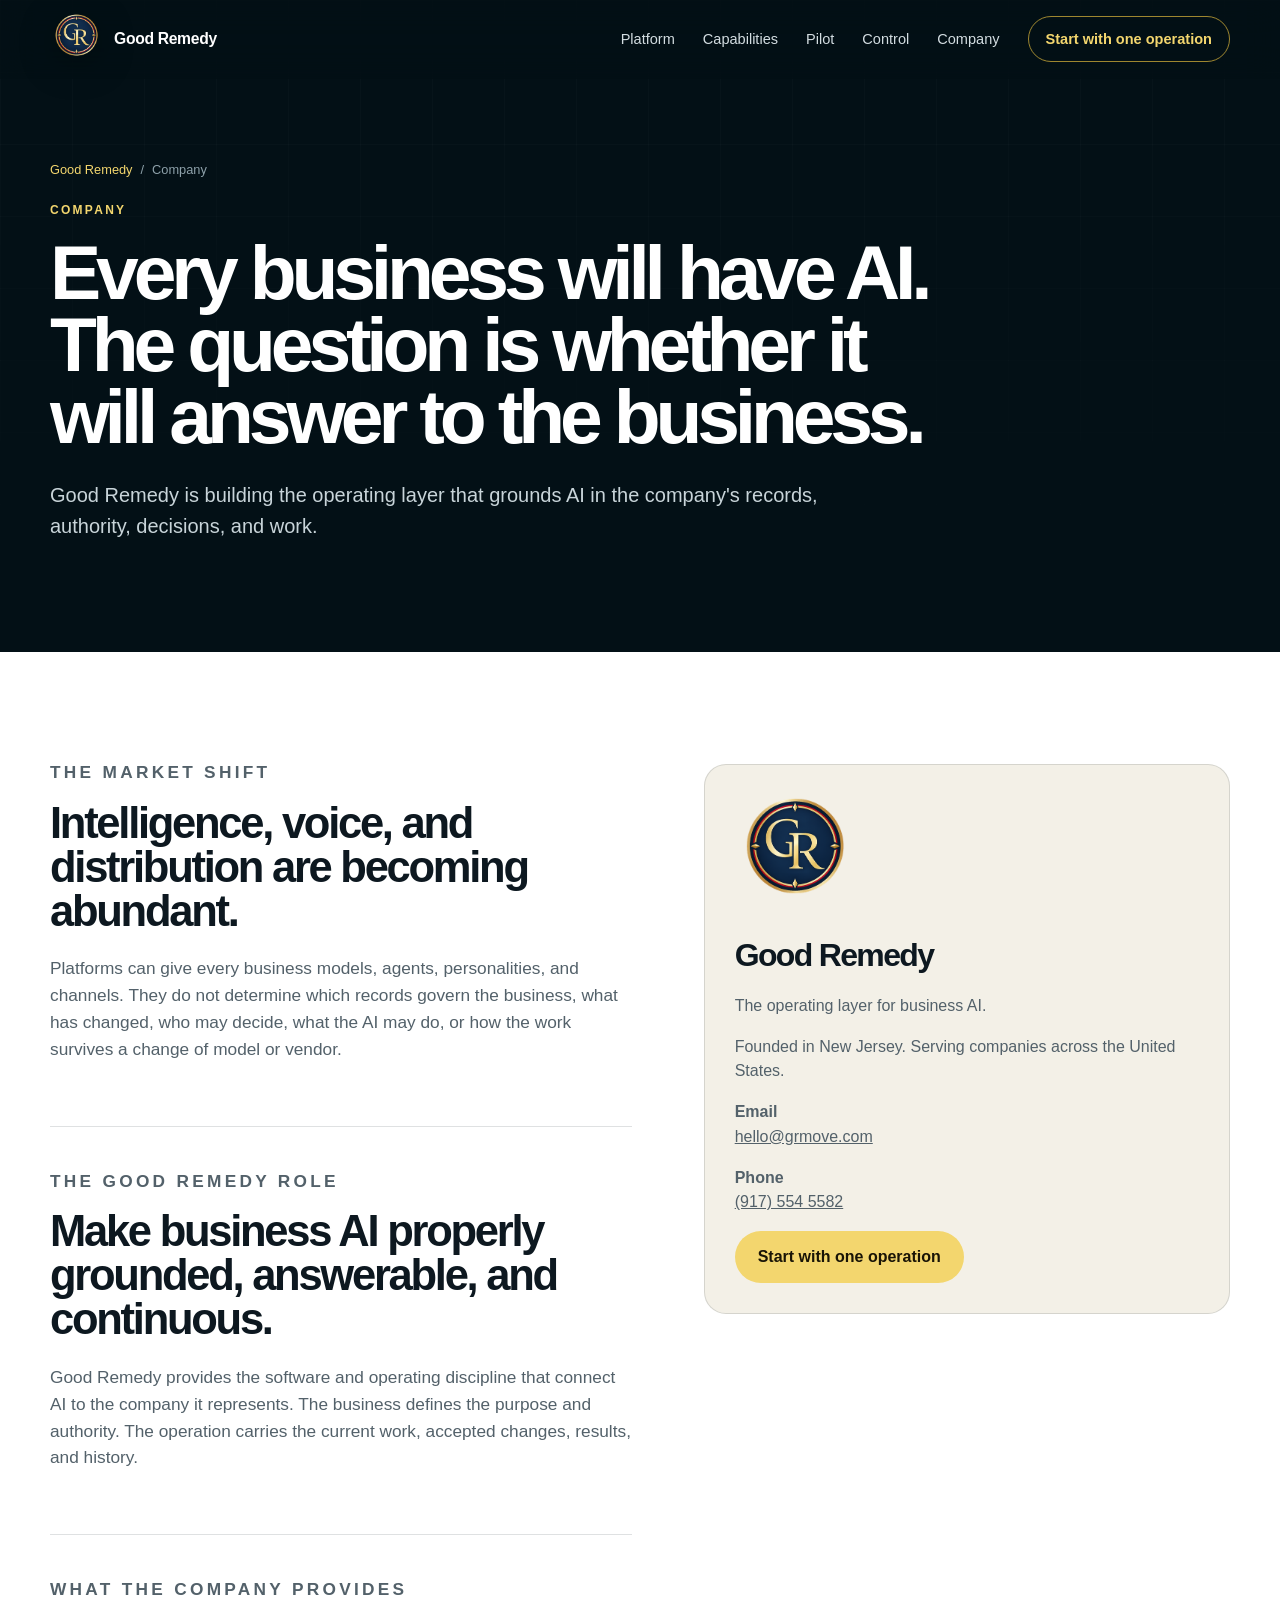
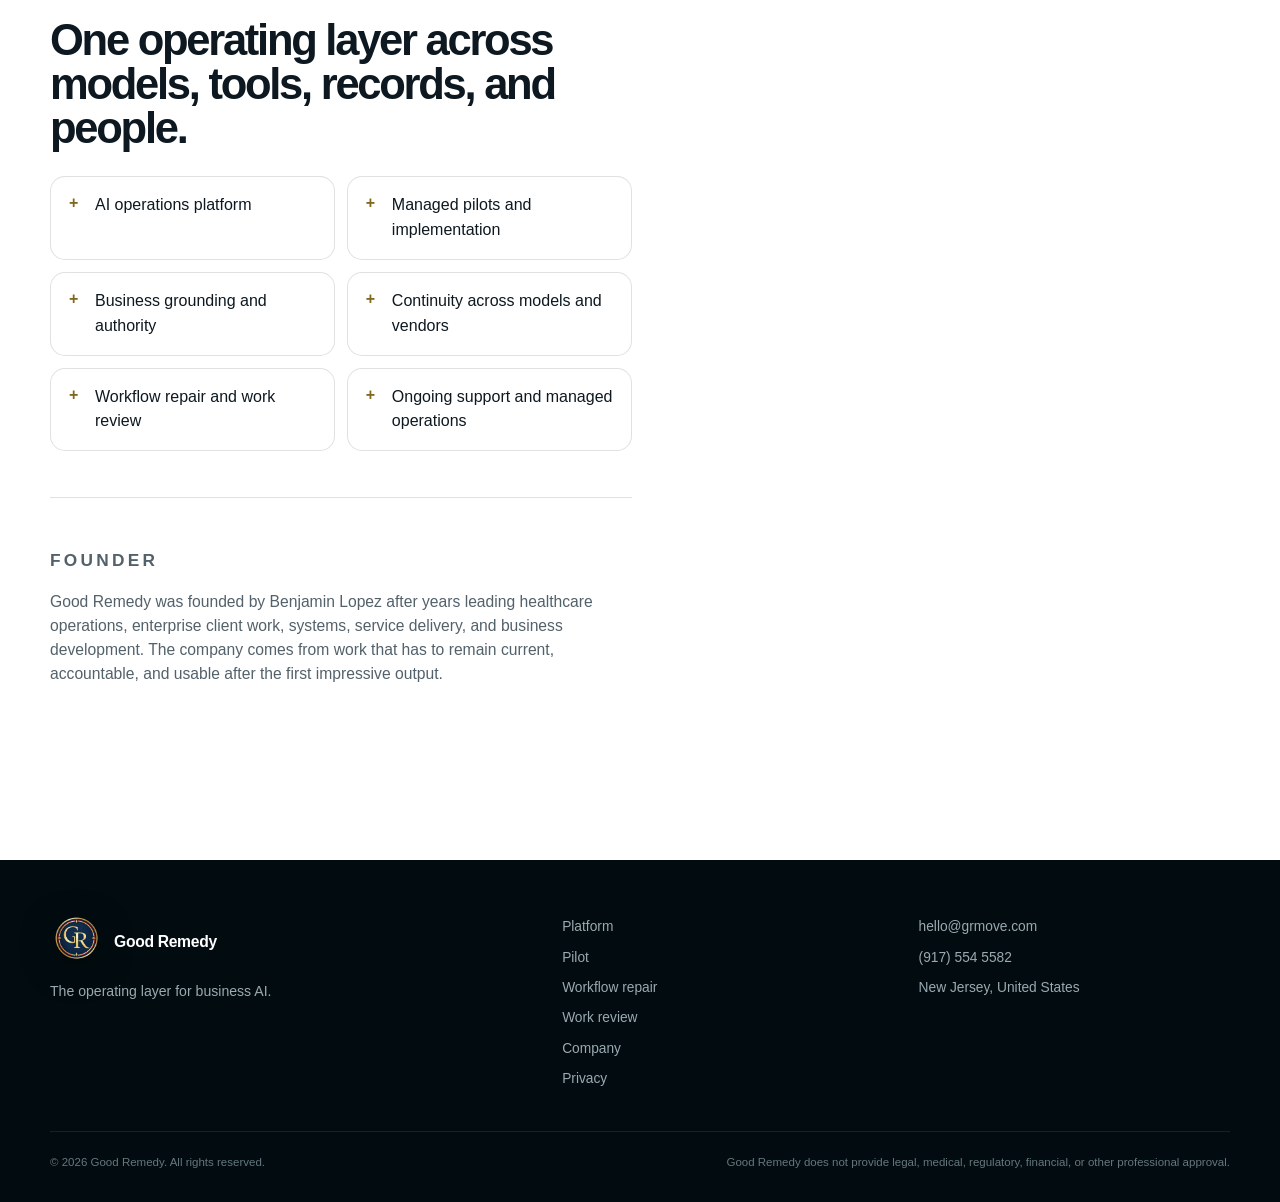
==== commit 1b821215: "Express the business AI market thesis on the company page" ====
--- a/about/index.html
+++ b/about/index.html
@@ -3,8 +3,8 @@
 <head>
   <meta charset="utf-8">
   <meta name="viewport" content="width=device-width, initial-scale=1">
-  <title>About Good Remedy | Managed AI Operations</title>
-  <meta name="description" content="Good Remedy is a product and operating company that helps businesses put AI into real operations.">
+  <title>About Good Remedy | Operating Layer for Business AI</title>
+  <meta name="description" content="Good Remedy is building the operating layer that grounds AI in the company's records, authority, decisions, and work.">
   <meta name="robots" content="index,follow,max-image-preview:large">
   <meta name="theme-color" content="#071720">
   <link rel="canonical" href="https://grmove.com/about/">
@@ -12,21 +12,21 @@
   <meta property="og:site_name" content="Good Remedy">
   <meta property="og:locale" content="en_US">
   <meta property="og:url" content="https://grmove.com/about/">
-  <meta property="og:title" content="About Good Remedy | Managed AI Operations">
-  <meta property="og:description" content="Managed AI operations for real business work.">
+  <meta property="og:title" content="About Good Remedy | Operating Layer for Business AI">
+  <meta property="og:description" content="Every business will have AI. The question is whether it will answer to the business.">
   <meta property="og:image" content="https://grmove.com/assets/og-card.png">
   <meta property="og:image:width" content="1200">
   <meta property="og:image:height" content="630">
-  <meta property="og:image:alt" content="Good Remedy managed AI operations platform">
+  <meta property="og:image:alt" content="Good Remedy operating layer for business AI">
   <meta name="twitter:card" content="summary_large_image">
-  <meta name="twitter:title" content="About Good Remedy | Managed AI Operations">
-  <meta name="twitter:description" content="Managed AI operations for real business work.">
+  <meta name="twitter:title" content="About Good Remedy | Operating Layer for Business AI">
+  <meta name="twitter:description" content="Every business will have AI. The question is whether it will answer to the business.">
   <meta name="twitter:image" content="https://grmove.com/assets/og-card.png">
   <link rel="icon" href="/assets/favicon-64.png" type="image/png">
   <link rel="apple-touch-icon" href="/assets/apple-touch-icon.png">
   <script>document.documentElement.classList.add("js")</script>
   <link rel="stylesheet" href="/assets/operations.css">
-  <script type="application/ld+json">{"@context":"https://schema.org","@graph":[{"@type":"Organization","@id":"https://grmove.com/#organization","name":"Good Remedy","url":"https://grmove.com/","description":"A managed AI operations platform that helps businesses put AI into real work.","logo":{"@type":"ImageObject","url":"https://grmove.com/assets/gr-logo.png"},"email":"hello@grmove.com","telephone":"+19175545582","founder":{"@type":"Person","name":"Benjamin Lopez"},"address":{"@type":"PostalAddress","addressRegion":"NJ","addressCountry":"US"},"contactPoint":{"@type":"ContactPoint","contactType":"sales","email":"hello@grmove.com","telephone":"+19175545582"}},{"@type":"AboutPage","@id":"https://grmove.com/about/#page","url":"https://grmove.com/about/","name":"About Good Remedy","about":{"@id":"https://grmove.com/#organization"}}]}</script>
+  <script type="application/ld+json">{"@context":"https://schema.org","@graph":[{"@type":"Organization","@id":"https://grmove.com/#organization","name":"Good Remedy","url":"https://grmove.com/","description":"An AI operations platform that makes AI specific to the business and answerable to its people.","logo":{"@type":"ImageObject","url":"https://grmove.com/assets/gr-logo.png"},"email":"hello@grmove.com","telephone":"+19175545582","founder":{"@type":"Person","name":"Benjamin Lopez"},"address":{"@type":"PostalAddress","addressRegion":"NJ","addressCountry":"US"}},{"@type":"AboutPage","@id":"https://grmove.com/about/#page","url":"https://grmove.com/about/","name":"About Good Remedy","about":{"@id":"https://grmove.com/#organization"}}]}</script>
 </head>
 <body>
 <a class="skip-link" href="#main">Skip to content</a>
@@ -45,16 +45,59 @@
   </div>
 </header>
 <main id="main">
-<section class="service-hero"><div class="shell"><div class="breadcrumb"><a href="/">Good Remedy</a><span>/</span><span>Company</span></div><p class="eyebrow">Company</p><h1>A product and operating company for practical AI adoption.</h1><p class="service-lede">Good Remedy helps businesses move from access to AI into operations that people can actually run, review, and continue.</p></div></section>
-<section class="section section-white"><div class="shell about-grid"><div>
-<section class="content-block"><p class="eyebrow dark-eyebrow">What Good Remedy is</p><h2>Managed AI operations for real business work.</h2><p>Good Remedy combines a software platform, hands on implementation, and ongoing operating support. The goal is simple: make AI useful inside the business without asking the client to build the entire function alone.</p></section>
-<section class="content-block"><p class="eyebrow dark-eyebrow">What the company provides</p><h2>One operating partner across product, implementation, and use.</h2><ul class="plain-list two-column-list"><li>AI operations platform</li><li>Managed pilots and implementation</li><li>Connection to existing tools and records</li><li>Workflow repair and work review</li><li>Business control over the operation</li><li>Ongoing support and managed operations</li></ul></section>
-<section class="content-block"><p class="eyebrow dark-eyebrow">Why this company exists</p><h2>Capability is abundant. Operational follow through is not.</h2><p>Models can produce impressive work. Businesses still need clear ownership, usable handoffs, human decisions, current results, and continuity from one cycle to the next. Good Remedy is built around that operating problem.</p></section>
-</div><aside class="about-card"><img class="about-logo" src="/assets/gr-logo.png" alt="Good Remedy monogram"><h2>Good Remedy</h2><p>Managed AI operations platform.</p><p>Founded in New Jersey. Serving companies across the United States.</p><p><strong>Email</strong><br><a href="mailto:hello@grmove.com">hello@grmove.com</a></p><p><strong>Phone</strong><br><a href="tel:+19175545582">(917) 554 5582</a></p><a class="button button-primary" href="/#contact">Start with one operation</a></aside></div></section>
+<section class="service-hero">
+  <div class="shell">
+    <div class="breadcrumb"><a href="/">Good Remedy</a><span>/</span><span>Company</span></div>
+    <p class="eyebrow">Company</p>
+    <h1>Every business will have AI. The question is whether it will answer to the business.</h1>
+    <p class="service-lede">Good Remedy is building the operating layer that grounds AI in the company's records, authority, decisions, and work.</p>
+  </div>
+</section>
+<section class="section section-white">
+  <div class="shell about-grid">
+    <div>
+      <section class="content-block">
+        <p class="eyebrow dark-eyebrow">The market shift</p>
+        <h2>Intelligence, voice, and distribution are becoming abundant.</h2>
+        <p>Platforms can give every business models, agents, personalities, and channels. They do not determine which records govern the business, what has changed, who may decide, what the AI may do, or how the work survives a change of model or vendor.</p>
+      </section>
+      <section class="content-block">
+        <p class="eyebrow dark-eyebrow">The Good Remedy role</p>
+        <h2>Make business AI properly grounded, answerable, and continuous.</h2>
+        <p>Good Remedy provides the software and operating discipline that connect AI to the company it represents. The business defines the purpose and authority. The operation carries the current work, accepted changes, results, and history.</p>
+      </section>
+      <section class="content-block">
+        <p class="eyebrow dark-eyebrow">What the company provides</p>
+        <h2>One operating layer across models, tools, records, and people.</h2>
+        <ul class="plain-list two-column-list">
+          <li>AI operations platform</li>
+          <li>Managed pilots and implementation</li>
+          <li>Business grounding and authority</li>
+          <li>Continuity across models and vendors</li>
+          <li>Workflow repair and work review</li>
+          <li>Ongoing support and managed operations</li>
+        </ul>
+      </section>
+      <section class="content-block founder-note">
+        <p class="eyebrow dark-eyebrow">Founder</p>
+        <p>Good Remedy was founded by Benjamin Lopez after years leading healthcare operations, enterprise client work, systems, service delivery, and business development. The company comes from work that has to remain current, accountable, and usable after the first impressive output.</p>
+      </section>
+    </div>
+    <aside class="about-card">
+      <img class="about-logo" src="/assets/gr-logo.png" alt="Good Remedy monogram">
+      <h2>Good Remedy</h2>
+      <p>The operating layer for business AI.</p>
+      <p>Founded in New Jersey. Serving companies across the United States.</p>
+      <p><strong>Email</strong><br><a href="mailto:hello@grmove.com">hello@grmove.com</a></p>
+      <p><strong>Phone</strong><br><a href="tel:+19175545582">(917) 554 5582</a></p>
+      <a class="button button-primary" href="/#contact">Start with one operation</a>
+    </aside>
+  </div>
+</section>
 </main>
 <footer class="site-footer">
   <div class="shell footer-grid">
-    <div><a class="brand footer-brand" href="/"><img class="brand-mark" src="/assets/gr-logo.png" alt="" aria-hidden="true"><span class="brand-name">Good Remedy</span></a><p>Managed AI operations for real business work.</p></div>
+    <div><a class="brand footer-brand" href="/"><img class="brand-mark" src="/assets/gr-logo.png" alt="" aria-hidden="true"><span class="brand-name">Good Remedy</span></a><p>The operating layer for business AI.</p></div>
     <div class="footer-links"><a href="/platform/">Platform</a><a href="/transformation-implementation/">Pilot</a><a href="/ai-workflow-repair/">Workflow repair</a><a href="/ai-work-review/">Work review</a><a href="/about/">Company</a><a href="/privacy/">Privacy</a></div>
     <div class="footer-contact"><a href="mailto:hello@grmove.com">hello@grmove.com</a><a href="tel:+19175545582">(917) 554 5582</a><span>New Jersey, United States</span></div>
   </div>
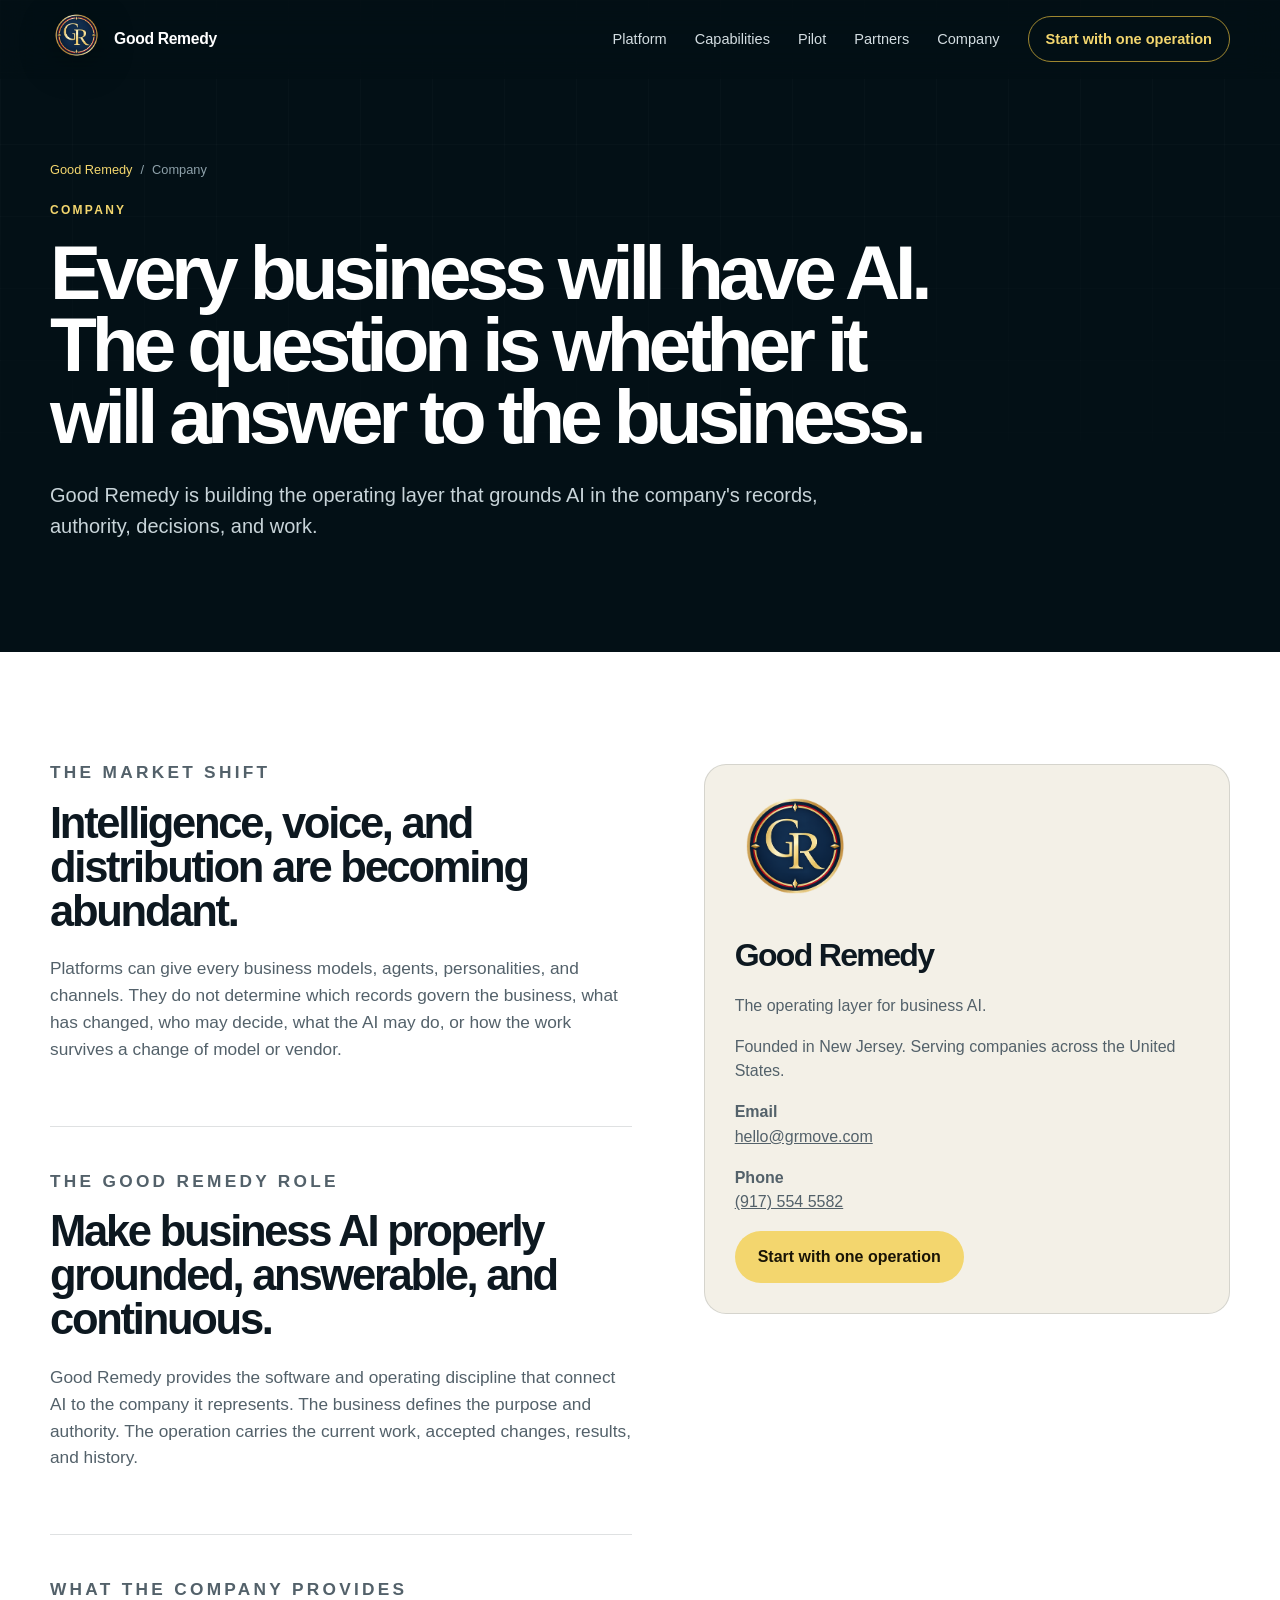
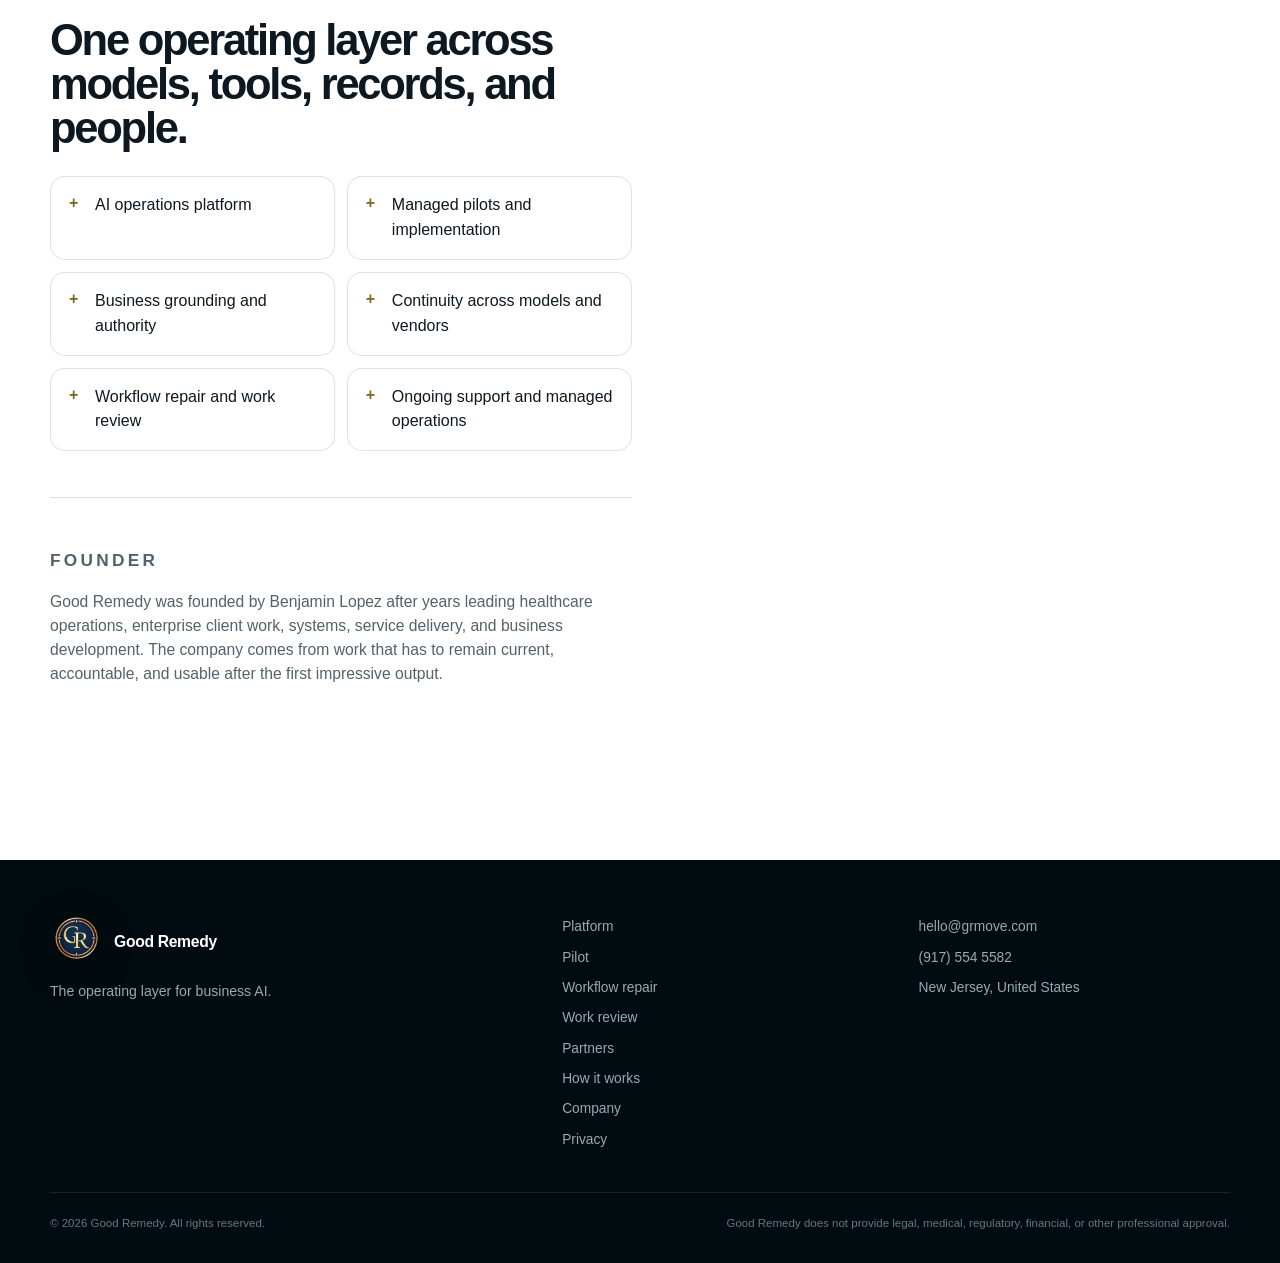
==== commit c6bad8d4: "Show buyers how to begin: entry offers, partner path, worked example, structured inquiry - Homepage:" ====
--- a/about/index.html
+++ b/about/index.html
@@ -38,7 +38,7 @@
       <a href="/platform/">Platform</a>
       <a href="/#capabilities">Capabilities</a>
       <a href="/transformation-implementation/">Pilot</a>
-      <a href="/#control">Control</a>
+      <a href="/partners/">Partners</a>
       <a href="/about/">Company</a>
       <a class="nav-cta" href="/#contact">Start with one operation</a>
     </nav>
@@ -98,7 +98,7 @@
 <footer class="site-footer">
   <div class="shell footer-grid">
     <div><a class="brand footer-brand" href="/"><img class="brand-mark" src="/assets/gr-logo.png" alt="" aria-hidden="true"><span class="brand-name">Good Remedy</span></a><p>The operating layer for business AI.</p></div>
-    <div class="footer-links"><a href="/platform/">Platform</a><a href="/transformation-implementation/">Pilot</a><a href="/ai-workflow-repair/">Workflow repair</a><a href="/ai-work-review/">Work review</a><a href="/about/">Company</a><a href="/privacy/">Privacy</a></div>
+    <div class="footer-links"><a href="/platform/">Platform</a><a href="/transformation-implementation/">Pilot</a><a href="/ai-workflow-repair/">Workflow repair</a><a href="/ai-work-review/">Work review</a><a href="/partners/">Partners</a><a href="/how-it-works/">How it works</a><a href="/about/">Company</a><a href="/privacy/">Privacy</a></div>
     <div class="footer-contact"><a href="mailto:hello@grmove.com">hello@grmove.com</a><a href="tel:+19175545582">(917) 554 5582</a><span>New Jersey, United States</span></div>
   </div>
   <div class="shell legal-row"><span>&copy; <span data-year></span> Good Remedy. All rights reserved.</span><span>Good Remedy does not provide legal, medical, regulatory, financial, or other professional approval.</span></div>
--- a/assets/operations.css
+++ b/assets/operations.css
@@ -2,3 +2,5 @@
 .brand-mark{width:52px;height:52px;object-fit:contain;border:0;border-radius:50%;background:transparent;padding:0;filter:drop-shadow(0 8px 18px rgba(0,0,0,.28))}.footer-brand .brand-mark{width:52px;height:52px}.capability-section{background:var(--white)}.capability-layout{display:grid;grid-template-columns:.9fr 1.1fr;gap:84px;align-items:start}.capability-intro{position:sticky;top:120px}.capability-intro>p:not(.eyebrow){max-width:680px;color:var(--slate);font-size:1.1rem}.capability-grid{display:grid;grid-template-columns:repeat(2,1fr);gap:14px}.capability-grid article{min-height:250px;padding:26px;border:1px solid var(--line);border-radius:20px;background:var(--paper)}.capability-grid article>span{display:grid;width:46px;height:46px;place-items:center;margin-bottom:38px;border-radius:14px;background:var(--navy-900);color:var(--gold-light);font-size:.78rem;font-weight:900}.capability-grid h3{font-size:1.45rem}.capability-grid p{margin:0;color:var(--slate)}.operations-range{background:var(--paper)}.operations-range-grid{display:grid;grid-template-columns:repeat(3,1fr);gap:14px;margin-top:42px}.operations-range-grid article{min-height:190px;padding:24px;border:1px solid var(--line);border-radius:18px;background:rgba(255,255,255,.72)}.operations-range-grid h3{font-size:1.2rem}.operations-range-grid p{margin:0;color:var(--slate)}.control-section{color:#fff;background:linear-gradient(135deg,var(--navy-950),var(--navy-800))}.control-layout{display:grid;grid-template-columns:.9fr 1.1fr;gap:84px}.control-grid{display:grid;grid-template-columns:repeat(2,1fr);gap:14px}.control-grid article{padding:30px;border:1px solid rgba(255,255,255,.14);border-radius:20px;background:rgba(255,255,255,.04)}.control-grid h3{font-size:1.55rem;color:#fff}.control-grid p{margin:0;color:#afbec4}.control-boundary{grid-column:1/-1;margin:8px 0 0;padding:20px;border-left:3px solid var(--gold);background:rgba(255,255,255,.04);color:#b8c6cc}.company-position h2{max-width:880px}.company-position-copy{max-width:900px;color:var(--slate);font-size:1.18rem}.founder-note{padding-top:8px}.founder-note p:last-child{font-size:.98rem}.about-logo{width:120px;height:120px;object-fit:contain;margin-bottom:24px}.error-logo{width:100px;height:100px;object-fit:contain;margin-bottom:24px}.copy-email{border:0;background:transparent;color:var(--gold-light);font:inherit;font-weight:800;cursor:pointer;padding:0}.copy-email:hover{text-decoration:underline}.copy-status{color:#9fb0b8;font-size:.8rem}.hero-copy{max-width:780px}.hero h1{max-width:900px}.proof-strip{grid-template-columns:repeat(4,1fr)}.service-hero .mockup-label{margin-top:42px}.service-hero .product-window{margin-top:12px}.service-layout .delivery-steps{margin-top:20px}.use-case-grid.four{grid-template-columns:repeat(2,1fr)}
 @media(max-width:1100px){.capability-layout,.control-layout{grid-template-columns:1fr;gap:52px}.capability-intro{position:static}.operations-range-grid{grid-template-columns:repeat(2,1fr)}}
 @media(max-width:760px){.brand-mark,.footer-brand .brand-mark{width:45px;height:45px}.capability-grid,.control-grid,.operations-range-grid{grid-template-columns:1fr}.capability-grid article{min-height:220px}.control-boundary{grid-column:auto}.proof-strip{grid-template-columns:1fr}}
+.entry-section{background:var(--paper)}.offer-price{margin:0 0 14px;color:#665313;font-size:.86rem;font-weight:850;letter-spacing:.02em}.offer-card.featured .offer-price{color:var(--gold-light)}.offer-card.featured p{color:#c9d5da}.offer-card.featured a{color:var(--gold-light);border-color:rgba(255,255,255,.16)}.entry-note{margin-top:22px;color:var(--slate);font-size:.95rem}.contact-form select{width:100%;border:1px solid rgba(255,255,255,.16);border-radius:12px;outline:none;background:rgba(255,255,255,.055);color:var(--white);padding:13px 14px}.contact-form select:focus{border-color:var(--gold)}.contact-form select option{color:#071720;background:#fff}.form-status{margin:0;font-size:.9rem;font-weight:760;color:var(--gold-light)}.form-status[data-state="error"]{color:#ffb4a8}.form-status a{color:inherit}.hp-field{position:absolute!important;left:-10000px;width:1px;height:1px;overflow:hidden}.example-table{width:100%;border-collapse:collapse;margin-top:18px;font-size:.95rem}.example-table th,.example-table td{padding:13px 12px;border-top:1px solid var(--line);text-align:left;vertical-align:top}.example-table th{color:var(--ink);font-size:.78rem;letter-spacing:.06em;text-transform:uppercase}.example-table td{color:var(--slate)}.example-label{display:inline-block;margin-bottom:12px;padding:5px 10px;border:1px solid var(--line);border-radius:999px;color:#665313;font-size:.75rem;font-weight:850;letter-spacing:.06em;text-transform:uppercase}
+.form-status:empty{display:none}
